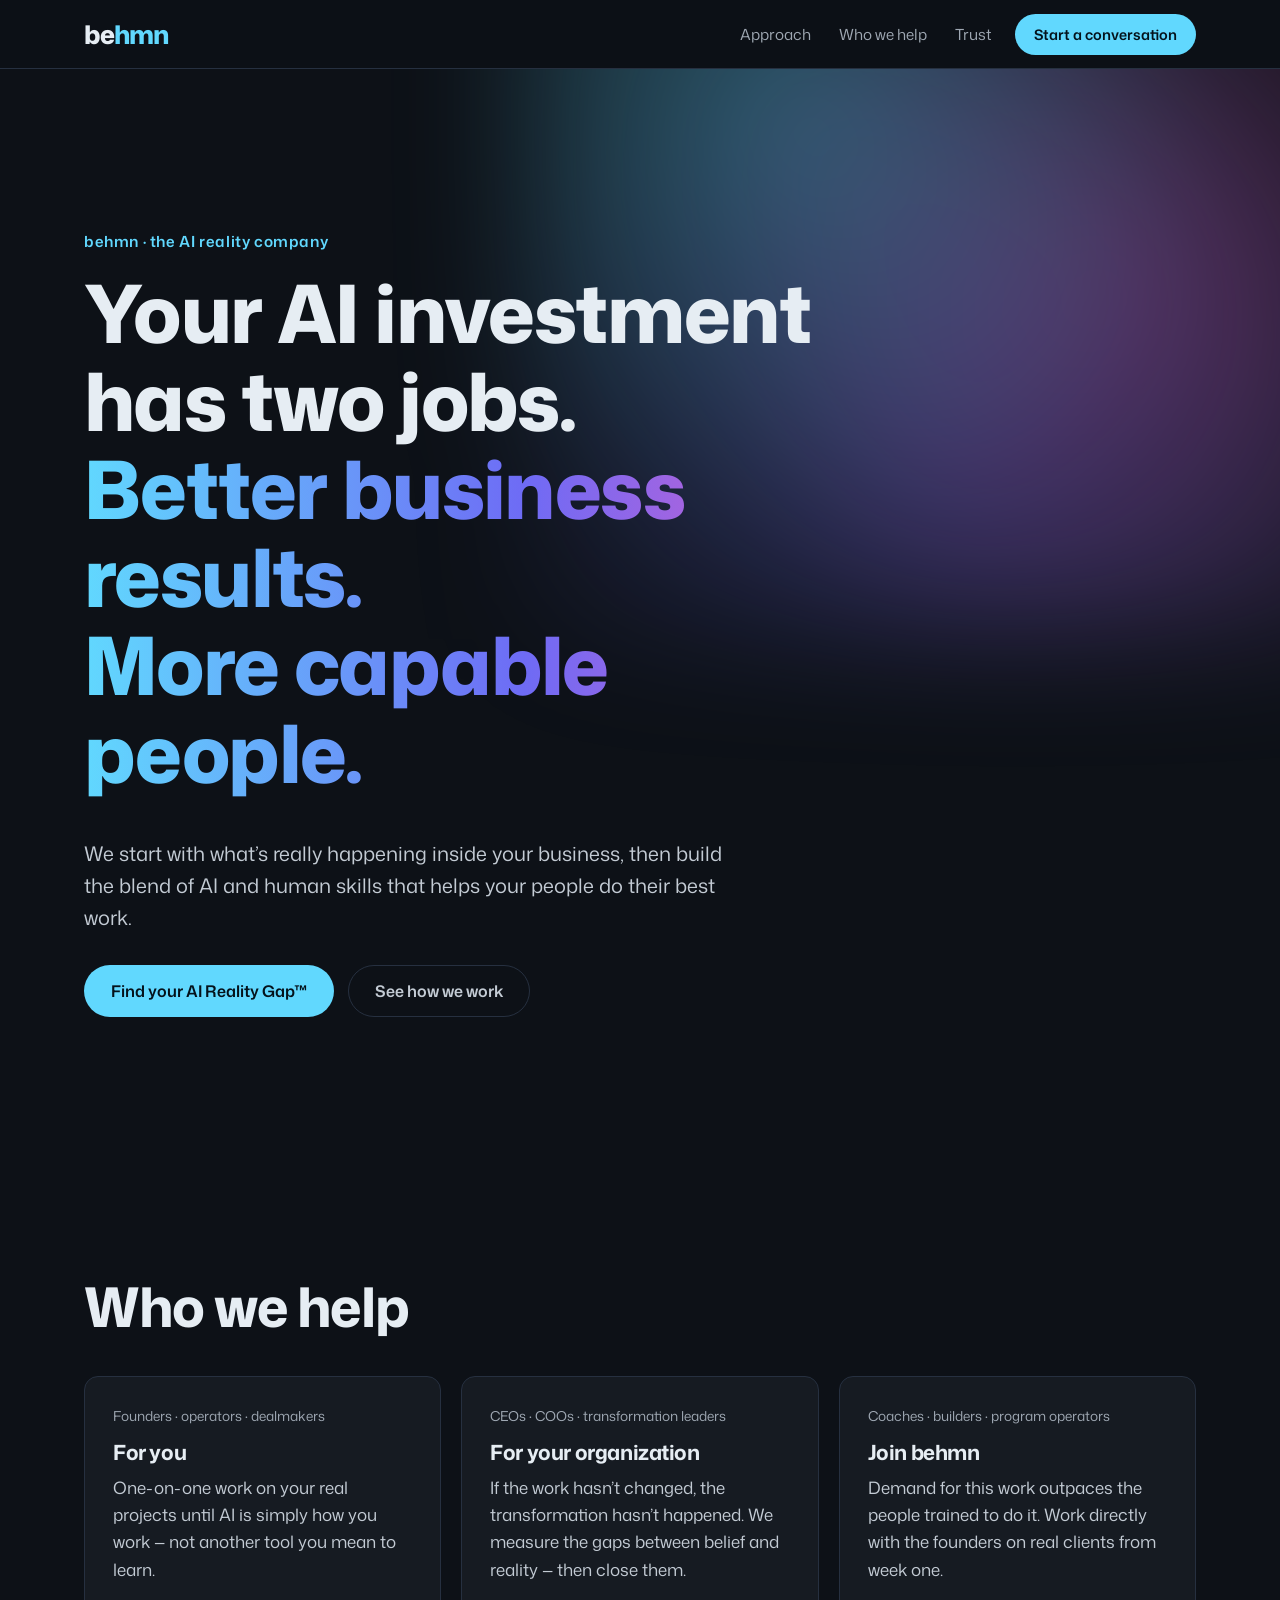
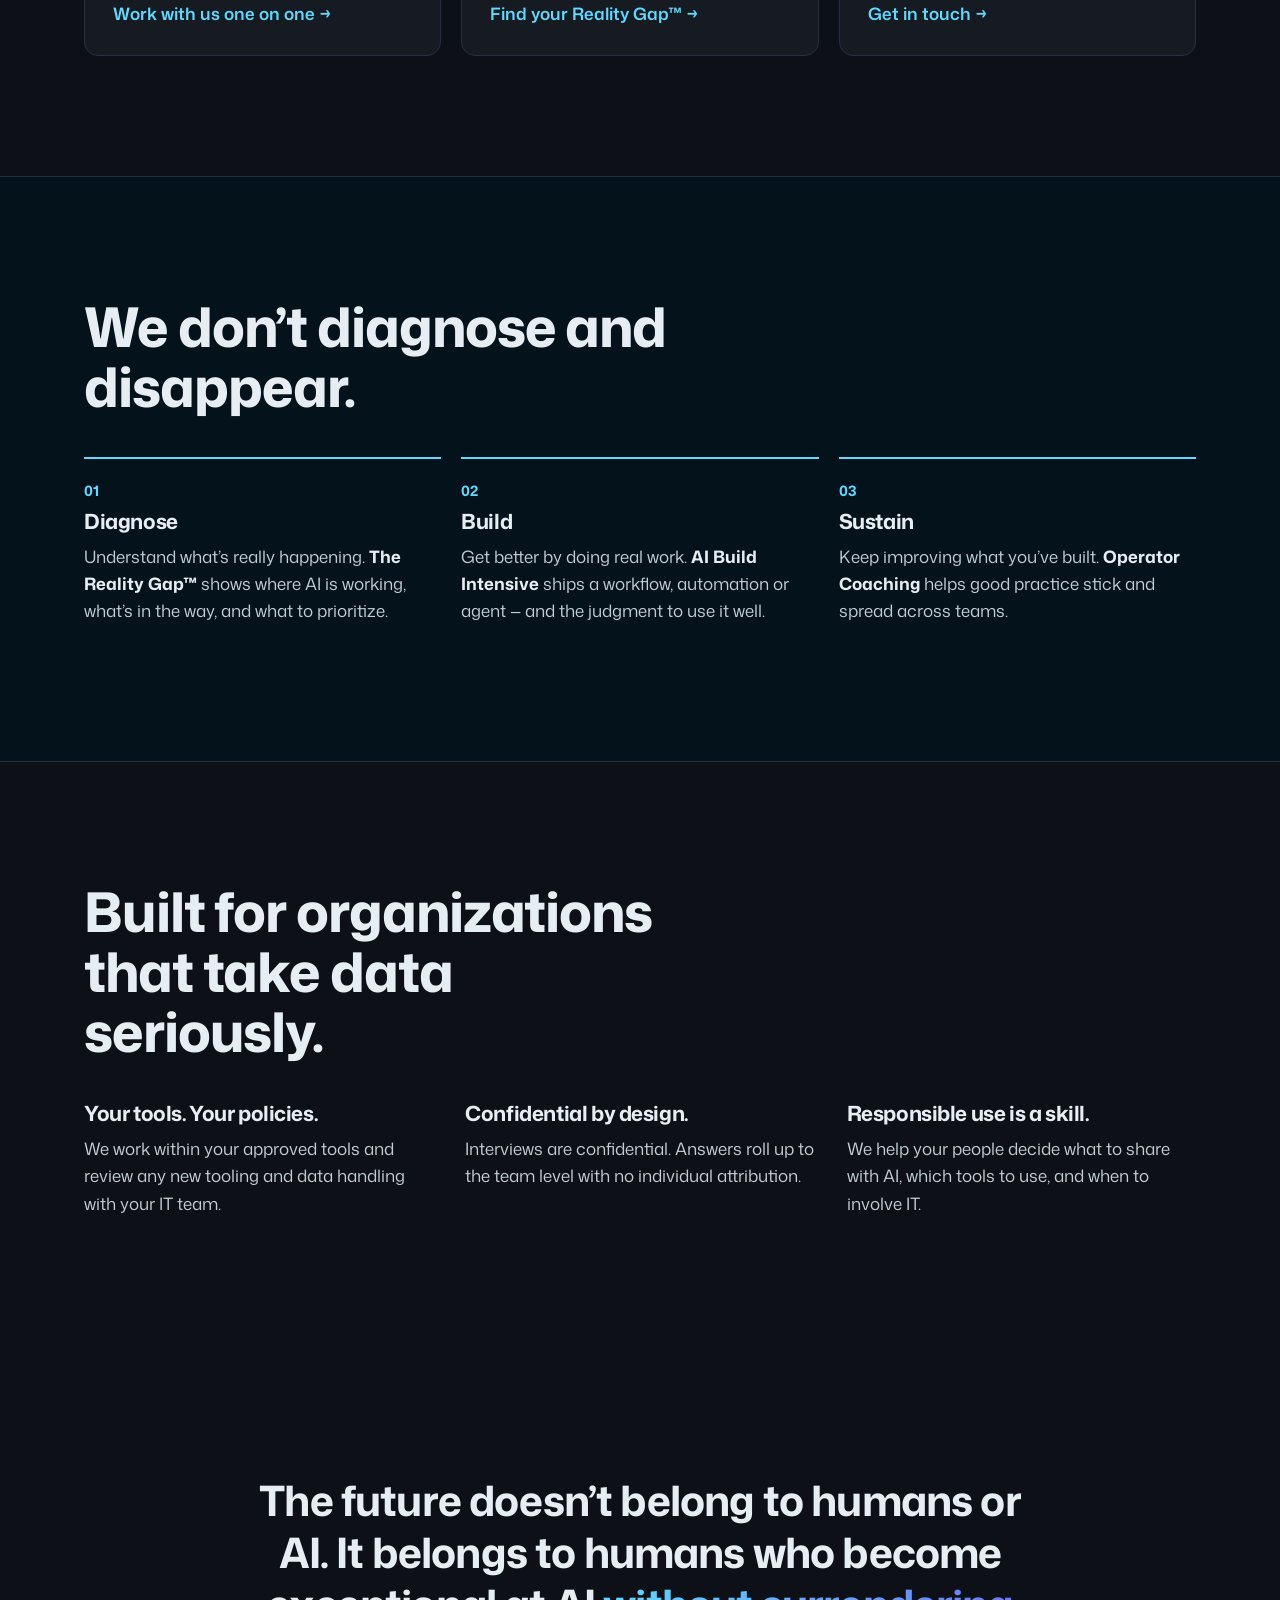
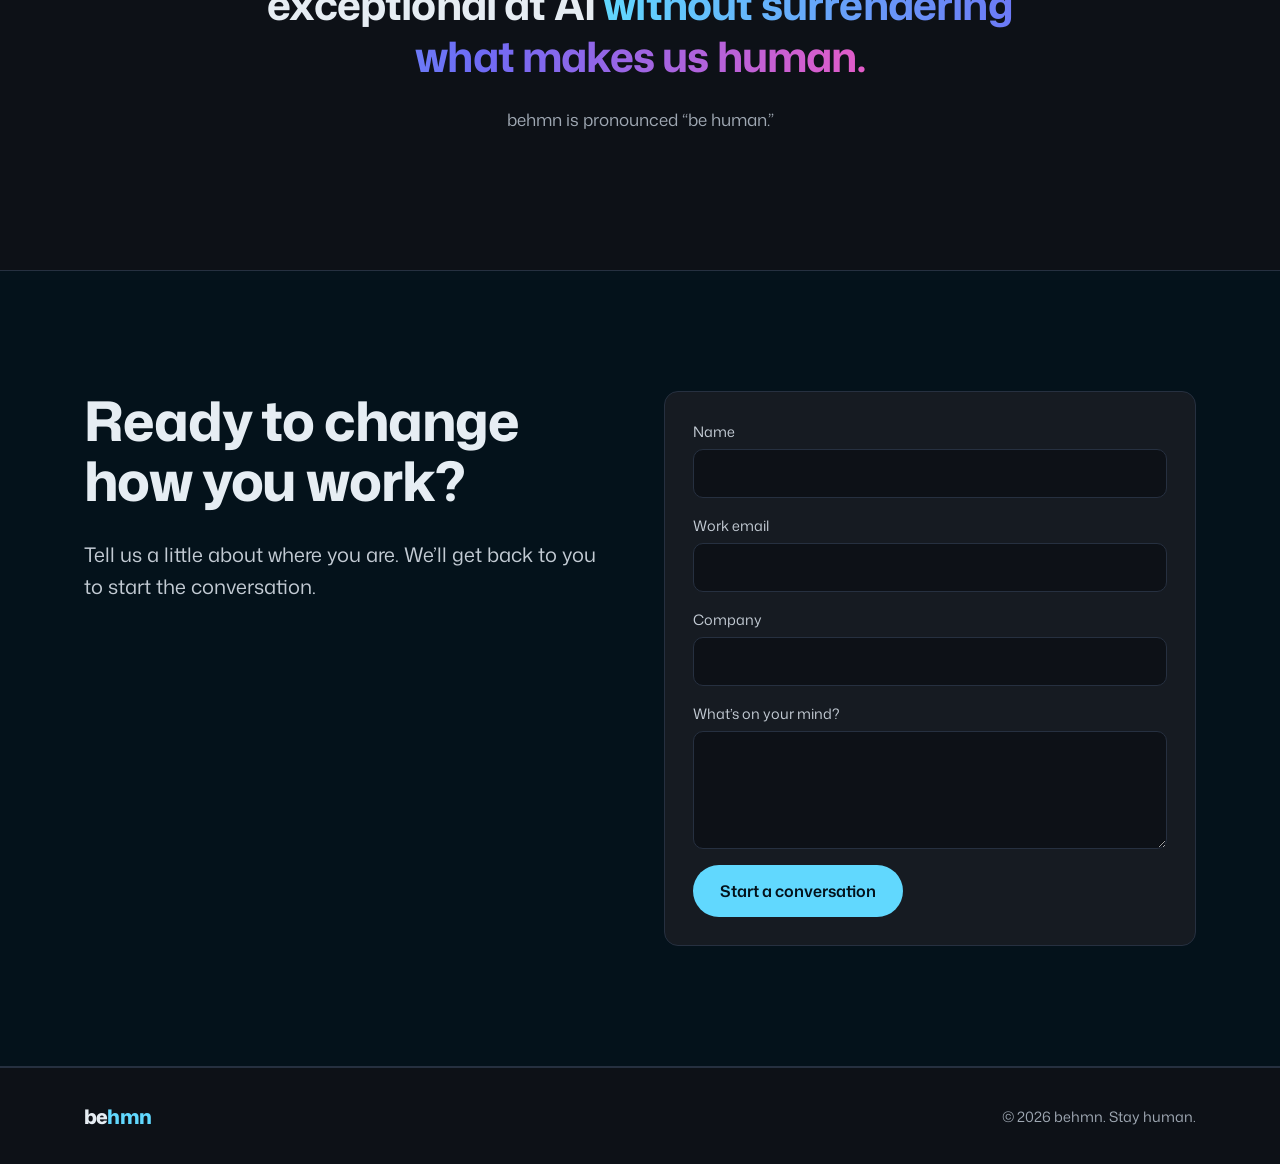
==== index.html @ 456a5f35 "Add behmn landing page for Netlify Static landing page styled after behmn.com (dark theme, cyan acce" ====
<!doctype html>
<html lang="en">
<head>
  <meta charset="utf-8">
  <meta name="viewport" content="width=device-width, initial-scale=1, viewport-fit=cover">
  <title>behmn · the AI reality company</title>
  <meta name="description" content="behmn (pronounced “be human”) helps leaders and teams turn AI investment into better business results and more capable people.">
  <meta name="theme-color" content="#0D1117">
  <link rel="icon" href="/favicon.svg" type="image/svg+xml">
  <link rel="preconnect" href="https://fonts.googleapis.com">
  <link rel="preconnect" href="https://fonts.gstatic.com" crossorigin>
  <link href="https://fonts.googleapis.com/css2?family=Mona+Sans:wght@400..800&display=swap" rel="stylesheet">
  <link rel="stylesheet" href="/styles.css">
</head>
<body>
  <a class="skip" href="#main">Skip to content</a>

  <header class="nav">
    <div class="container nav-inner">
      <a class="wordmark" href="/" aria-label="behmn home">be<span>hmn</span></a>
      <nav aria-label="Primary">
        <ul class="nav-links">
          <li><a href="#approach">Approach</a></li>
          <li><a href="#who">Who we help</a></li>
          <li><a href="#trust">Trust</a></li>
        </ul>
      </nav>
      <a class="btn btn-primary btn-sm" href="#contact">Start a conversation</a>
    </div>
  </header>

  <main id="main">
    <!-- Hero -->
    <section class="hero">
      <div class="glow" aria-hidden="true"></div>
      <div class="container hero-inner">
        <p class="eyebrow">behmn · the AI reality company</p>
        <h1>
          Your AI investment has two jobs.
          <span class="grad">Better business results.</span>
          <span class="grad">More capable people.</span>
        </h1>
        <p class="lede">
          We start with what’s really happening inside your business, then build the
          blend of AI and human skills that helps your people do their best work.
        </p>
        <div class="cta-row">
          <a class="btn btn-primary" href="#contact">Find your AI Reality Gap™</a>
          <a class="btn btn-ghost" href="#approach">See how we work</a>
        </div>
      </div>
    </section>

    <!-- Who we help -->
    <section id="who" class="section">
      <div class="container">
        <h2>Who we help</h2>
        <div class="cards">
          <article class="card">
            <p class="tag">Founders · operators · dealmakers</p>
            <h3>For you</h3>
            <p>One-on-one work on your real projects until AI is simply how you work — not another tool you mean to learn.</p>
            <a class="link" href="#contact">Work with us one on one →</a>
          </article>
          <article class="card">
            <p class="tag">CEOs · COOs · transformation leaders</p>
            <h3>For your organization</h3>
            <p>If the work hasn’t changed, the transformation hasn’t happened. We measure the gaps between belief and reality — then close them.</p>
            <a class="link" href="#contact">Find your Reality Gap™ →</a>
          </article>
          <article class="card">
            <p class="tag">Coaches · builders · program operators</p>
            <h3>Join behmn</h3>
            <p>Demand for this work outpaces the people trained to do it. Work directly with the founders on real clients from week one.</p>
            <a class="link" href="#contact">Get in touch →</a>
          </article>
        </div>
      </div>
    </section>

    <!-- Approach -->
    <section id="approach" class="section section-alt">
      <div class="container">
        <h2>We don’t diagnose and disappear.</h2>
        <ol class="steps">
          <li class="step">
            <span class="num">01</span>
            <h3>Diagnose</h3>
            <p>Understand what’s really happening. <strong>The Reality Gap™</strong> shows where AI is working, what’s in the way, and what to prioritize.</p>
          </li>
          <li class="step">
            <span class="num">02</span>
            <h3>Build</h3>
            <p>Get better by doing real work. <strong>AI Build Intensive</strong> ships a workflow, automation or agent — and the judgment to use it well.</p>
          </li>
          <li class="step">
            <span class="num">03</span>
            <h3>Sustain</h3>
            <p>Keep improving what you’ve built. <strong>Operator Coaching</strong> helps good practice stick and spread across teams.</p>
          </li>
        </ol>
      </div>
    </section>

    <!-- Trust -->
    <section id="trust" class="section">
      <div class="container">
        <h2>Built for organizations that take data seriously.</h2>
        <div class="trust">
          <div>
            <h3>Your tools. Your policies.</h3>
            <p>We work within your approved tools and review any new tooling and data handling with your IT team.</p>
          </div>
          <div>
            <h3>Confidential by design.</h3>
            <p>Interviews are confidential. Answers roll up to the team level with no individual attribution.</p>
          </div>
          <div>
            <h3>Responsible use is a skill.</h3>
            <p>We help your people decide what to share with AI, which tools to use, and when to involve IT.</p>
          </div>
        </div>
      </div>
    </section>

    <!-- Manifesto -->
    <section class="section manifesto">
      <div class="container">
        <p class="quote">
          The future doesn’t belong to humans or AI. It belongs to humans who become
          exceptional at AI <span class="grad">without surrendering what makes us human.</span>
        </p>
        <p class="muted">behmn is pronounced “be human.”</p>
      </div>
    </section>

    <!-- Contact -->
    <section id="contact" class="section section-alt">
      <div class="container contact">
        <div>
          <h2>Ready to change how you work?</h2>
          <p class="lede">Tell us a little about where you are. We’ll get back to you to start the conversation.</p>
        </div>
        <form class="form" name="contact" method="POST" data-netlify="true" netlify-honeypot="bot-field" action="/thanks.html">
          <input type="hidden" name="form-name" value="contact">
          <p class="hidden"><label>Don’t fill this out: <input name="bot-field"></label></p>
          <label>Name<input type="text" name="name" autocomplete="name" required></label>
          <label>Work email<input type="email" name="email" autocomplete="email" required></label>
          <label>Company<input type="text" name="company" autocomplete="organization"></label>
          <label>What’s on your mind?<textarea name="message" rows="4"></textarea></label>
          <button class="btn btn-primary" type="submit">Start a conversation</button>
        </form>
      </div>
    </section>
  </main>

  <footer class="footer">
    <div class="container footer-inner">
      <span class="wordmark small">be<span>hmn</span></span>
      <span class="muted">© <span id="year">2026</span> behmn. Stay human.</span>
    </div>
  </footer>

  <script>document.getElementById('year').textContent = new Date().getFullYear();</script>
</body>
</html>
---- styles.css ----
:root {
  --bg: #0D1117;
  --bg-alt: #04121B;
  --surface: #161B22;
  --border: #263040;
  --text: #E6EDF3;
  --muted: #9FA8B3;
  --soft: #C3CBD4;
  --cyan: #61D8FE;
  --magenta: #E25CC8;
  --indigo: #6E6BF5;
  --ink: #04121B;
  --radius: 14px;
  --font: "Mona Sans", ui-sans-serif, system-ui, -apple-system, "Segoe UI", sans-serif;
}

*, *::before, *::after { box-sizing: border-box; }
html { scroll-behavior: smooth; }
body {
  margin: 0;
  background: var(--bg);
  color: var(--text);
  font-family: var(--font);
  font-size: 17px;
  line-height: 1.6;
  -webkit-font-smoothing: antialiased;
}
a { color: inherit; }
h1, h2, h3 { line-height: 1.1; letter-spacing: -0.02em; margin: 0 0 0.5em; }
h2 { font-size: clamp(2rem, 4.5vw, 3.4rem); font-weight: 750; max-width: 18ch; }
h3 { font-size: 1.3rem; font-weight: 700; }
p { margin: 0 0 1em; }

.container { width: 100%; max-width: 1160px; margin: 0 auto; padding: 0 24px; }
.muted { color: var(--muted); }
.hidden { display: none; }

.skip { position: absolute; left: -9999px; }
.skip:focus { left: 16px; top: 16px; z-index: 100; background: var(--cyan); color: var(--ink); padding: 8px 14px; border-radius: 8px; }

.grad {
  background: linear-gradient(90deg, var(--cyan), var(--indigo) 55%, var(--magenta));
  -webkit-background-clip: text;
  background-clip: text;
  color: transparent;
}

/* Buttons */
.btn {
  display: inline-flex; align-items: center; justify-content: center;
  padding: 14px 26px; border-radius: 999px;
  font: 600 1rem var(--font); text-decoration: none;
  border: 1px solid transparent; cursor: pointer;
  transition: transform .15s ease, box-shadow .2s ease, background .2s ease;
}
.btn-primary { background: var(--cyan); color: var(--ink); }
.btn-primary:hover { transform: translateY(-1px); box-shadow: 0 0 0 6px rgba(97, 216, 254, .15); }
.btn-ghost { border-color: var(--border); color: var(--soft); }
.btn-ghost:hover { border-color: var(--cyan); color: var(--text); }
.btn-sm { padding: 9px 18px; font-size: .9rem; }

/* Nav */
.nav {
  position: sticky; top: 0; z-index: 50;
  background: rgba(13, 17, 23, .8);
  backdrop-filter: blur(12px);
  border-bottom: 1px solid var(--border);
}
.nav-inner { display: flex; align-items: center; gap: 24px; height: 68px; }
.nav nav { margin-left: auto; }
.nav-links { display: flex; gap: 28px; list-style: none; margin: 0; padding: 0; }
.nav-links a { color: var(--muted); text-decoration: none; font-size: .95rem; }
.nav-links a:hover { color: var(--text); }

.wordmark { font-size: 1.6rem; font-weight: 800; letter-spacing: -0.04em; text-decoration: none; color: var(--text); }
.wordmark span { color: var(--cyan); }
.wordmark.small { font-size: 1.25rem; }

/* Hero */
.hero { position: relative; overflow: hidden; padding: clamp(80px, 14vw, 160px) 0 clamp(80px, 12vw, 140px); }
.glow {
  position: absolute; inset: -30% -10% auto auto; width: 70vw; height: 70vw; max-width: 900px; max-height: 900px;
  background:
    radial-gradient(circle at 30% 40%, rgba(97, 216, 254, .35), transparent 55%),
    radial-gradient(circle at 70% 60%, rgba(226, 92, 200, .28), transparent 55%),
    radial-gradient(circle at 50% 80%, rgba(110, 107, 245, .3), transparent 60%);
  filter: blur(60px);
  animation: drift 18s ease-in-out infinite alternate;
  pointer-events: none;
}
@keyframes drift { to { transform: translate(-8%, 6%) scale(1.08); } }
@media (prefers-reduced-motion: reduce) { .glow { animation: none; } html { scroll-behavior: auto; } }
.hero-inner { position: relative; }
.eyebrow { color: var(--cyan); font-weight: 600; letter-spacing: .04em; font-size: .95rem; }
.hero h1 { font-size: clamp(2.4rem, 6.5vw, 5rem); font-weight: 800; max-width: 16ch; }
.hero h1 .grad { display: block; }
.lede { color: var(--soft); font-size: clamp(1.05rem, 1.6vw, 1.25rem); max-width: 56ch; }
.cta-row { display: flex; flex-wrap: wrap; gap: 14px; margin-top: 32px; }

/* Sections */
.section { padding: clamp(72px, 10vw, 120px) 0; }
.section-alt { background: var(--bg-alt); border-top: 1px solid var(--border); border-bottom: 1px solid var(--border); }

.cards { display: grid; grid-template-columns: repeat(auto-fit, minmax(280px, 1fr)); gap: 20px; margin-top: 40px; }
.card {
  background: var(--surface); border: 1px solid var(--border); border-radius: var(--radius);
  padding: 28px; display: flex; flex-direction: column;
  transition: border-color .2s ease, transform .2s ease;
}
.card:hover { border-color: rgba(97, 216, 254, .5); transform: translateY(-2px); }
.card p { color: var(--soft); }
.card .tag { color: var(--muted); font-size: .85rem; }
.card .link { margin-top: auto; color: var(--cyan); text-decoration: none; font-weight: 600; }

.steps { list-style: none; padding: 0; margin: 40px 0 0; display: grid; grid-template-columns: repeat(auto-fit, minmax(260px, 1fr)); gap: 20px; }
.step { border-top: 2px solid var(--cyan); padding-top: 20px; }
.step p { color: var(--soft); }
.step strong { color: var(--text); }
.num { display: block; font-size: .9rem; font-weight: 700; color: var(--cyan); margin-bottom: 8px; }

.trust { display: grid; grid-template-columns: repeat(auto-fit, minmax(260px, 1fr)); gap: 32px; margin-top: 40px; }
.trust p { color: var(--soft); }

.manifesto { text-align: center; }
.quote { font-size: clamp(1.6rem, 3.6vw, 2.6rem); font-weight: 700; line-height: 1.25; letter-spacing: -0.02em; max-width: 30ch; margin: 0 auto 24px; }

/* Contact */
.contact { display: grid; grid-template-columns: 1fr 1fr; gap: 48px; align-items: start; }
.form { display: grid; gap: 16px; background: var(--surface); border: 1px solid var(--border); border-radius: var(--radius); padding: 28px; }
.form label { display: grid; gap: 6px; font-size: .9rem; color: var(--soft); }
.form input, .form textarea {
  font: inherit; color: var(--text); background: var(--bg);
  border: 1px solid var(--border); border-radius: 10px; padding: 12px 14px;
}
.form input:focus, .form textarea:focus { outline: none; border-color: var(--cyan); box-shadow: 0 0 0 3px rgba(97, 216, 254, .2); }
.form .btn { justify-self: start; }

/* Footer */
.footer { padding: 32px 0; border-top: 1px solid var(--border); }
.footer-inner { display: flex; justify-content: space-between; align-items: center; gap: 16px; flex-wrap: wrap; font-size: .9rem; }

/* Responsive */
@media (max-width: 820px) {
  .nav-links { display: none; }
  .contact { grid-template-columns: 1fr; }
}
@media (max-width: 480px) {
  .container { padding: 0 16px; }
  .nav .btn-sm { padding: 8px 14px; font-size: .85rem; }
}
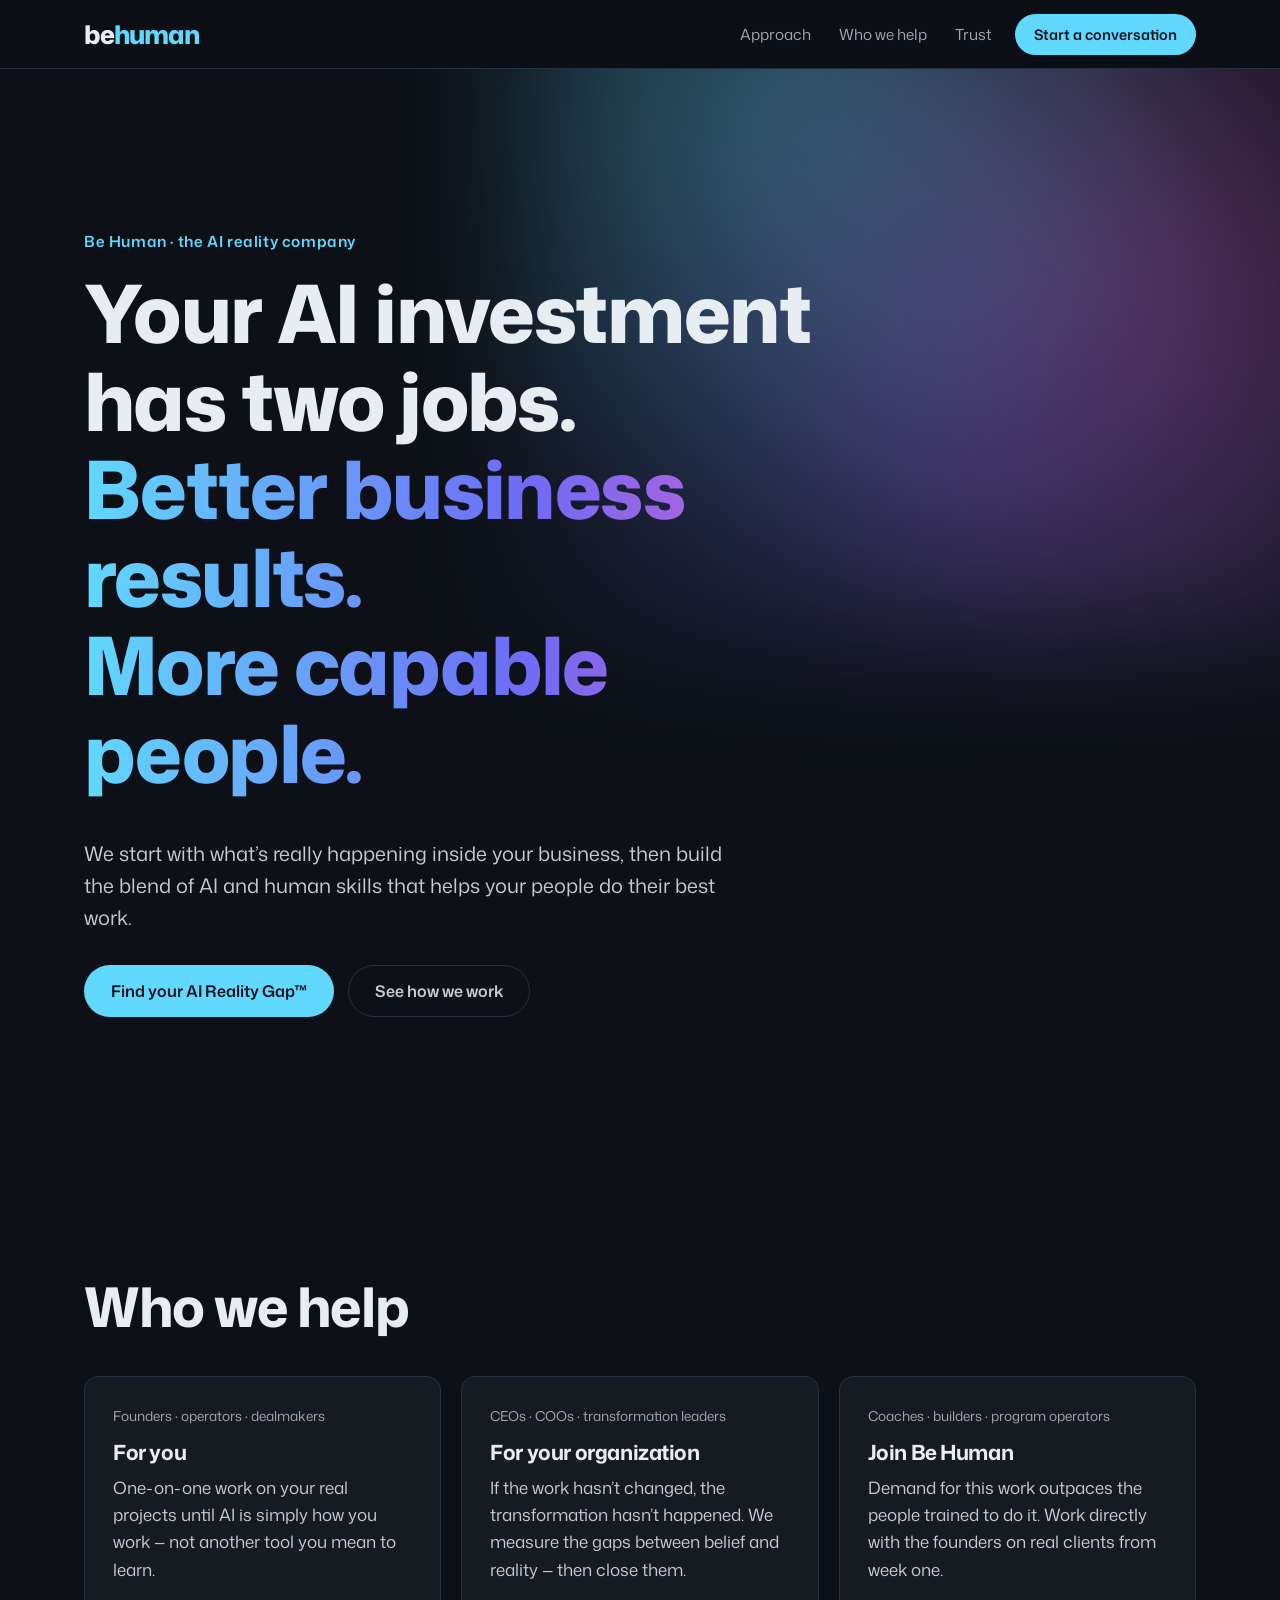
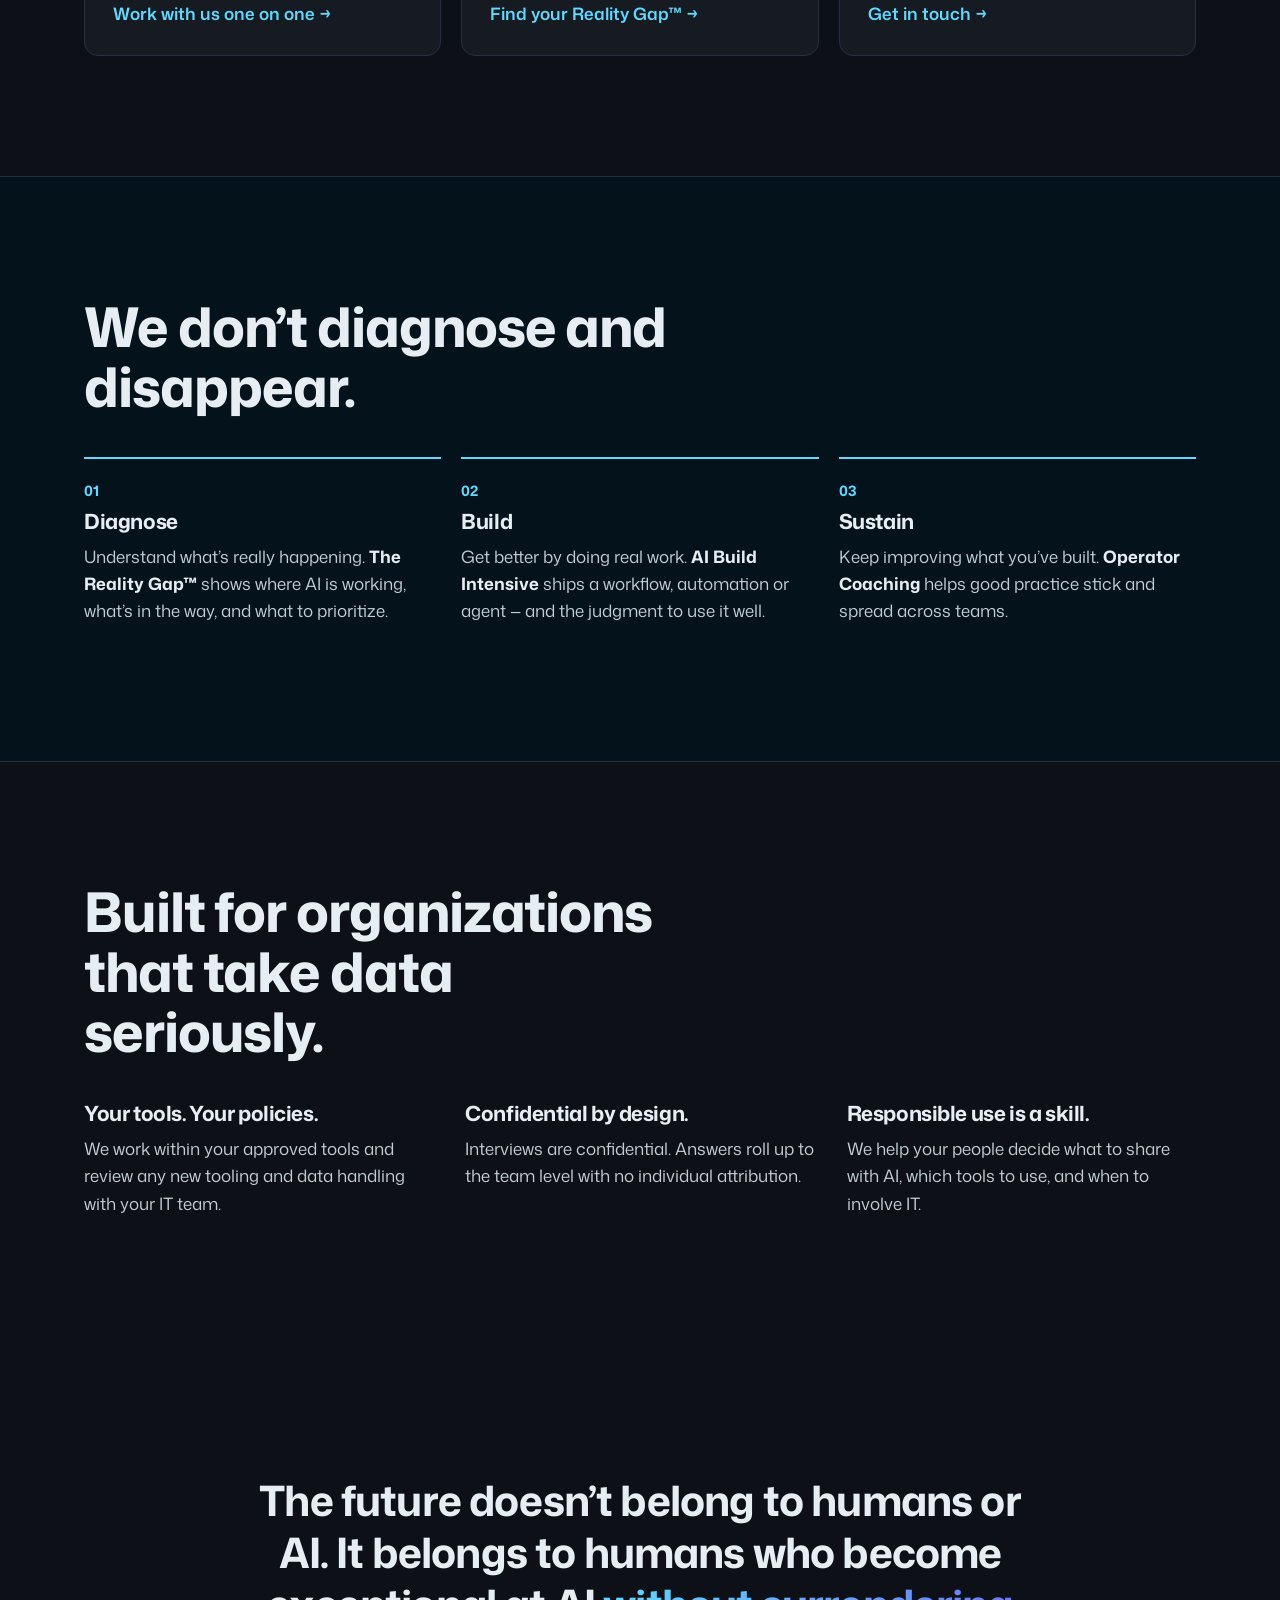
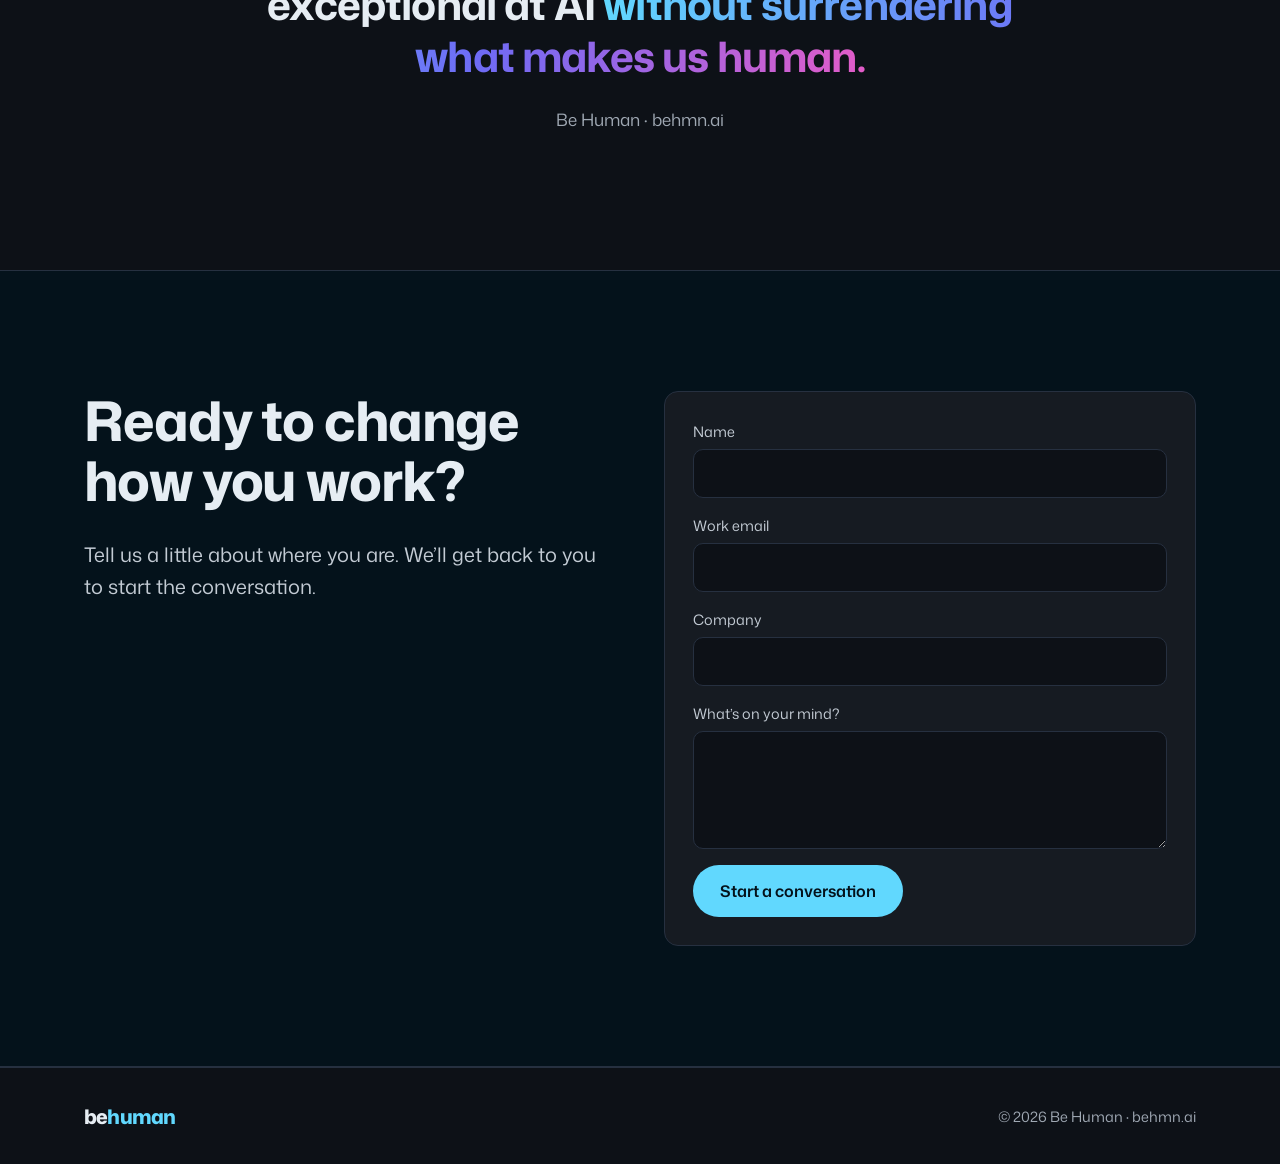
==== commit b2112afb: "Rebrand landing page to Be Human (behmn.ai) Co-Authored-By: Claude Opus 5.5 <noreply@anthropic.com> " ====
--- a/index.html
+++ b/index.html
@@ -3,8 +3,8 @@
 <head>
   <meta charset="utf-8">
   <meta name="viewport" content="width=device-width, initial-scale=1, viewport-fit=cover">
-  <title>behmn · the AI reality company</title>
-  <meta name="description" content="behmn (pronounced “be human”) helps leaders and teams turn AI investment into better business results and more capable people.">
+  <title>Be Human · the AI reality company</title>
+  <meta name="description" content="Be Human (behmn.ai) helps leaders and teams turn AI investment into better business results and more capable people.">
   <meta name="theme-color" content="#0D1117">
   <link rel="icon" href="/favicon.svg" type="image/svg+xml">
   <link rel="preconnect" href="https://fonts.googleapis.com">
@@ -17,7 +17,7 @@
 
   <header class="nav">
     <div class="container nav-inner">
-      <a class="wordmark" href="/" aria-label="behmn home">be<span>hmn</span></a>
+      <a class="wordmark" href="/" aria-label="Be Human home">be<span>human</span></a>
       <nav aria-label="Primary">
         <ul class="nav-links">
           <li><a href="#approach">Approach</a></li>
@@ -34,7 +34,7 @@
     <section class="hero">
       <div class="glow" aria-hidden="true"></div>
       <div class="container hero-inner">
-        <p class="eyebrow">behmn · the AI reality company</p>
+        <p class="eyebrow">Be Human · the AI reality company</p>
         <h1>
           Your AI investment has two jobs.
           <span class="grad">Better business results.</span>
@@ -70,7 +70,7 @@
           </article>
           <article class="card">
             <p class="tag">Coaches · builders · program operators</p>
-            <h3>Join behmn</h3>
+            <h3>Join Be Human</h3>
             <p>Demand for this work outpaces the people trained to do it. Work directly with the founders on real clients from week one.</p>
             <a class="link" href="#contact">Get in touch →</a>
           </article>
@@ -130,7 +130,7 @@
           The future doesn’t belong to humans or AI. It belongs to humans who become
           exceptional at AI <span class="grad">without surrendering what makes us human.</span>
         </p>
-        <p class="muted">behmn is pronounced “be human.”</p>
+        <p class="muted">Be Human · behmn.ai</p>
       </div>
     </section>
 
@@ -156,8 +156,8 @@
 
   <footer class="footer">
     <div class="container footer-inner">
-      <span class="wordmark small">be<span>hmn</span></span>
-      <span class="muted">© <span id="year">2026</span> behmn. Stay human.</span>
+      <span class="wordmark small">be<span>human</span></span>
+      <span class="muted">© <span id="year">2026</span> Be Human · behmn.ai</span>
     </div>
   </footer>
 
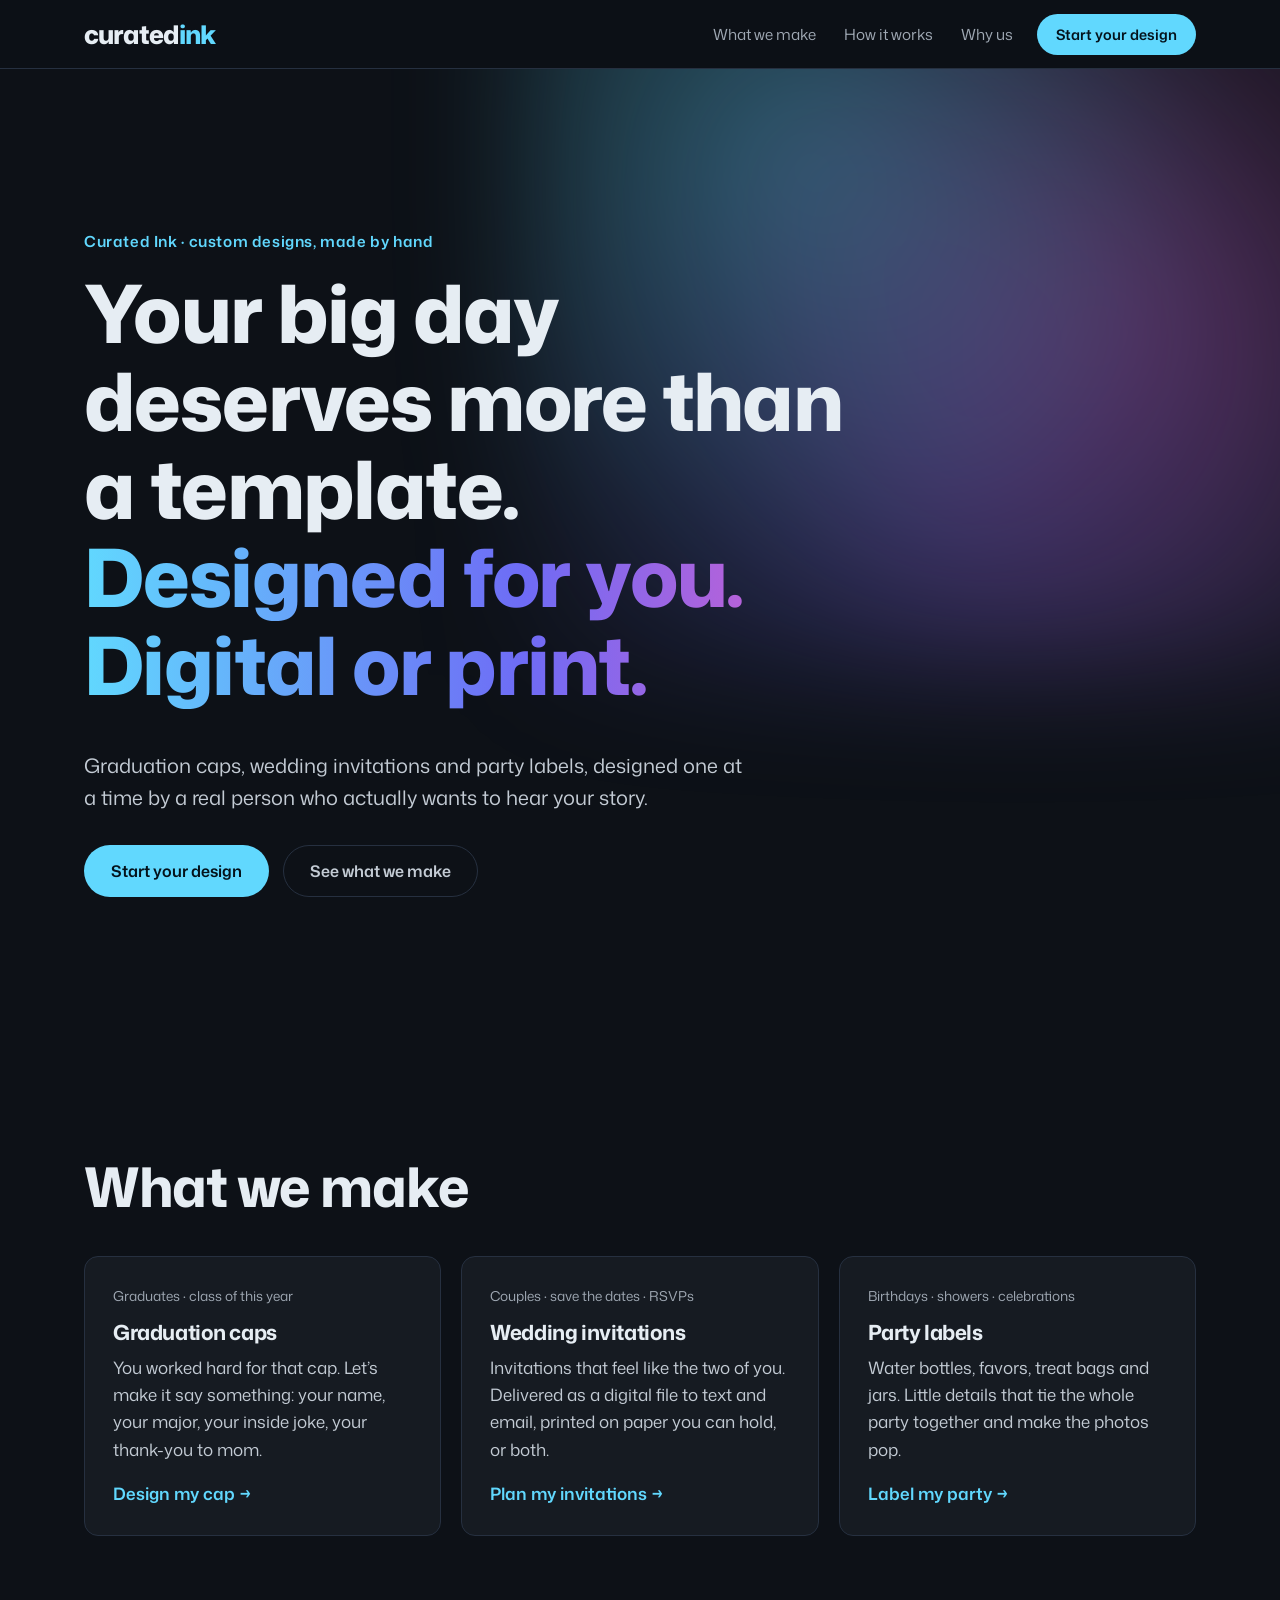
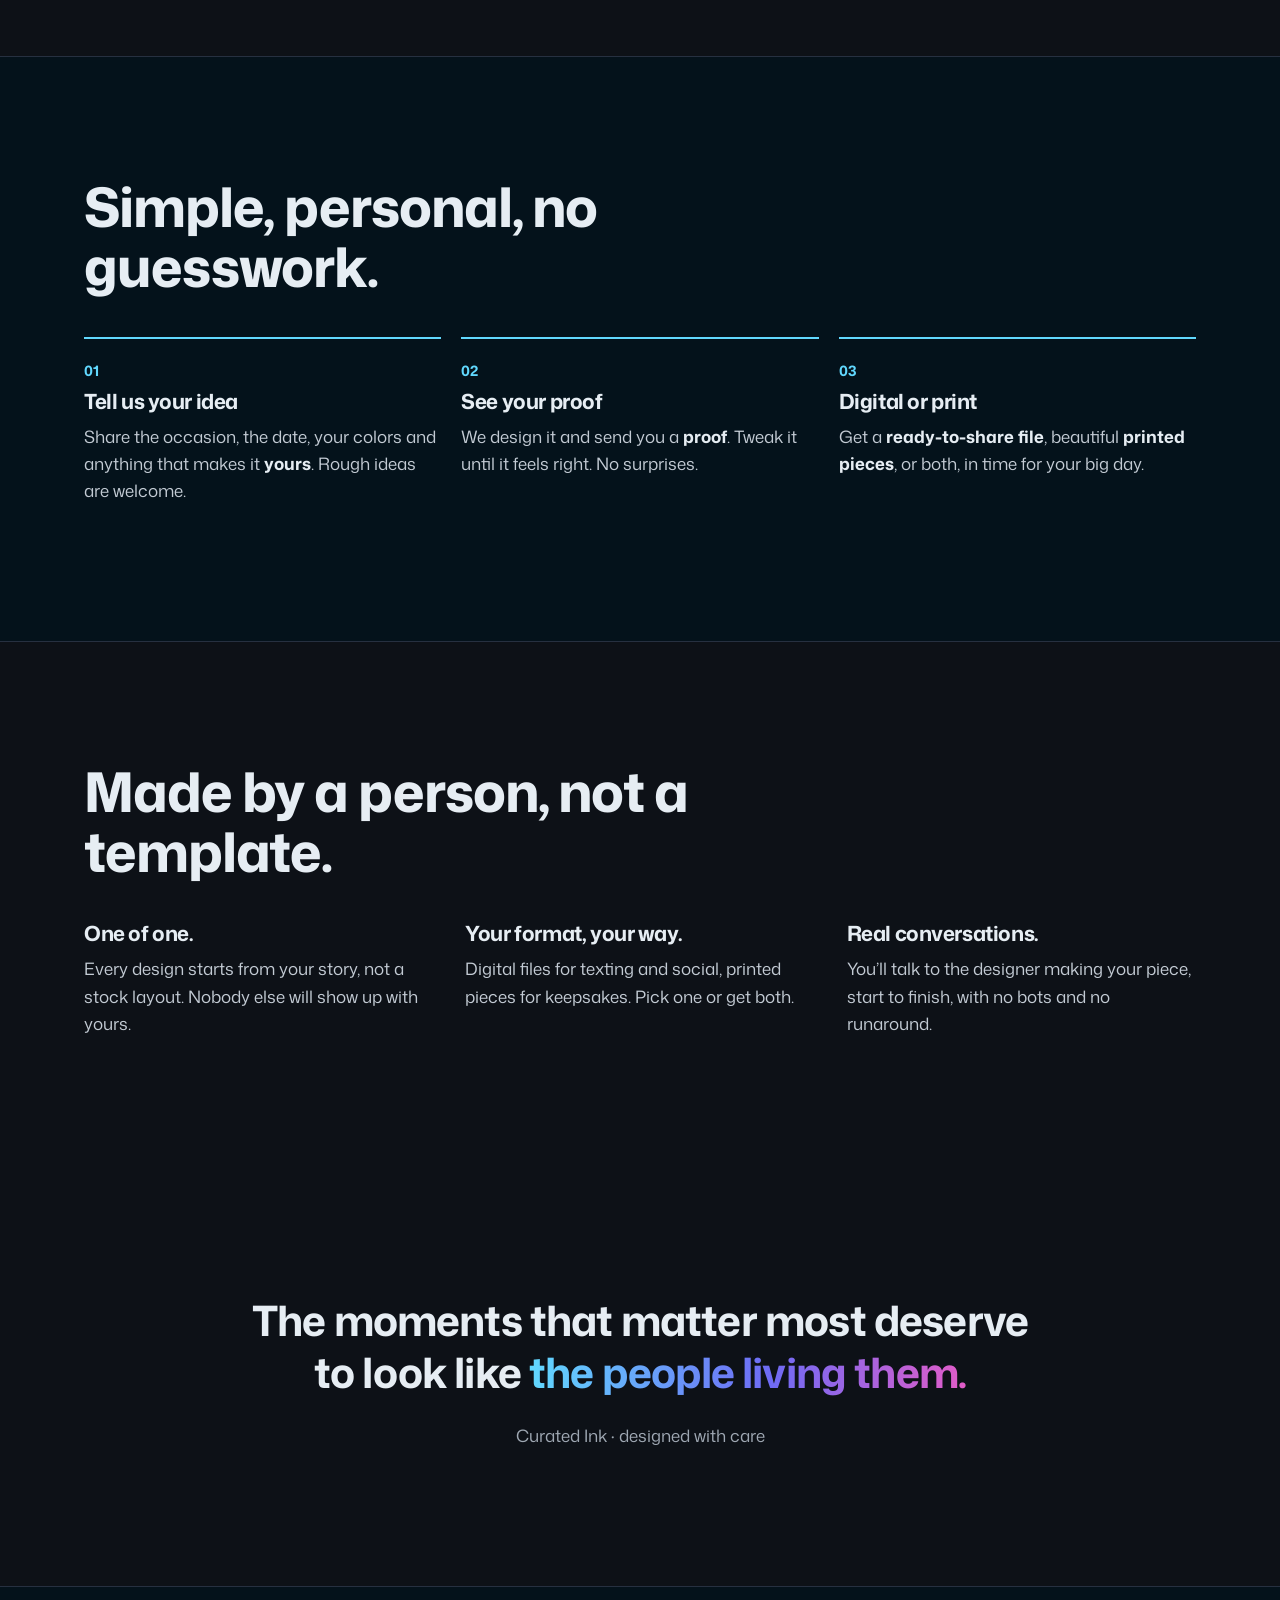
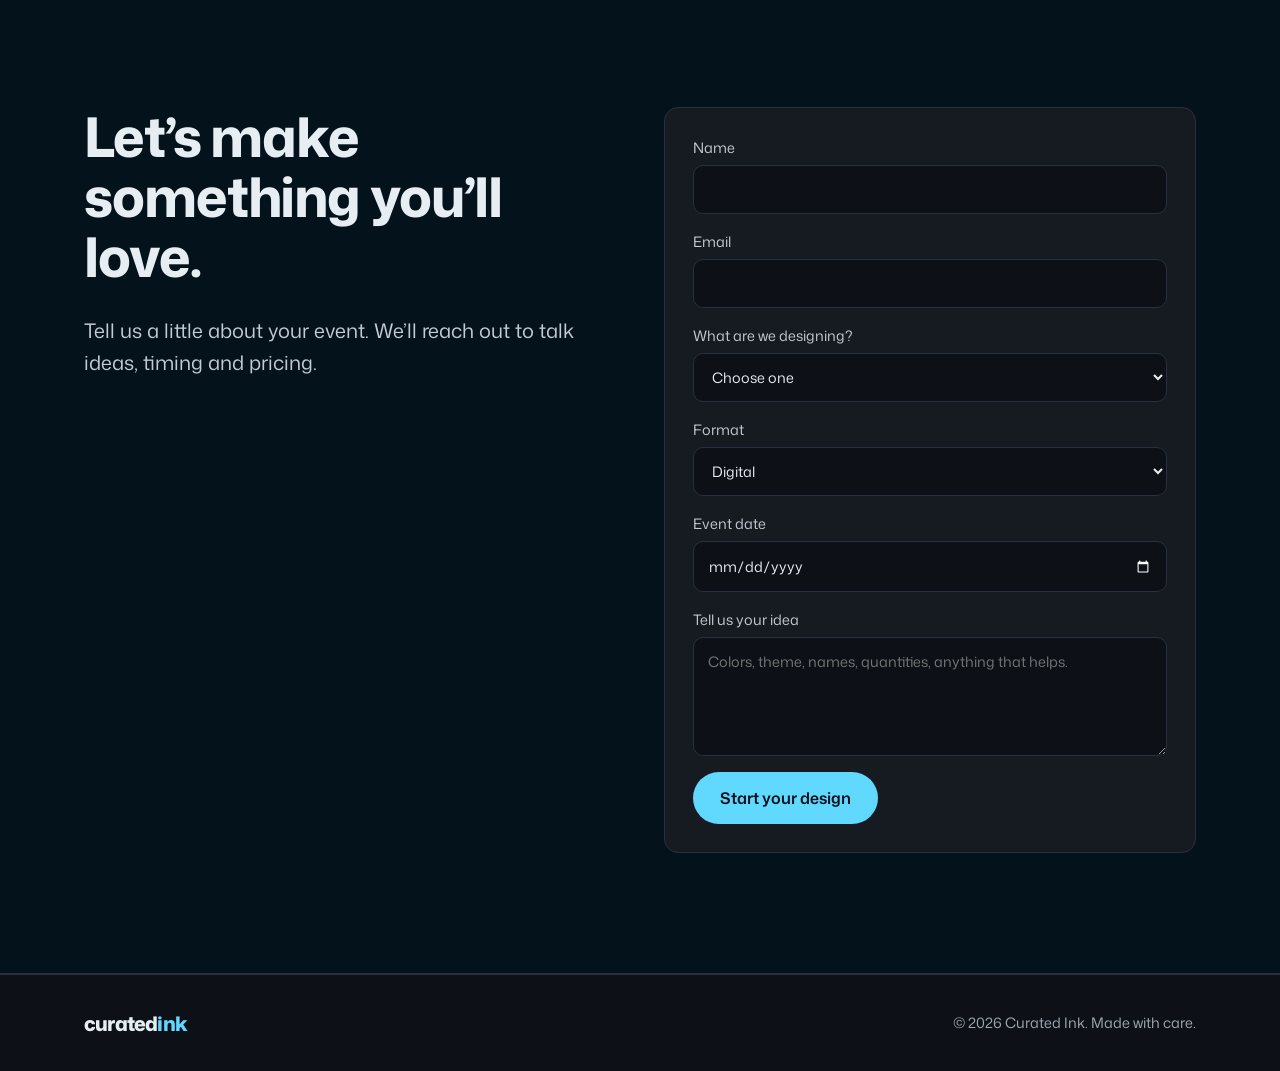
==== commit daf0249d: "Rebuild landing page for Curated Ink Custom graduation caps, wedding invitations (digital or print) " ====
--- a/index.html
+++ b/index.html
@@ -3,8 +3,8 @@
 <head>
   <meta charset="utf-8">
   <meta name="viewport" content="width=device-width, initial-scale=1, viewport-fit=cover">
-  <title>Be Human · the AI reality company</title>
-  <meta name="description" content="Be Human (behmn.ai) helps leaders and teams turn AI investment into better business results and more capable people.">
+  <title>Curated Ink · custom designs for life’s big days</title>
+  <meta name="description" content="Curated Ink designs custom graduation caps, wedding invitations (digital or print) and party labels — made by a real person, just for you.">
   <meta name="theme-color" content="#0D1117">
   <link rel="icon" href="/favicon.svg" type="image/svg+xml">
   <link rel="preconnect" href="https://fonts.googleapis.com">
@@ -17,15 +17,15 @@
 
   <header class="nav">
     <div class="container nav-inner">
-      <a class="wordmark" href="/" aria-label="Be Human home">be<span>human</span></a>
+      <a class="wordmark" href="/" aria-label="Curated Ink home">curated<span>ink</span></a>
       <nav aria-label="Primary">
         <ul class="nav-links">
-          <li><a href="#approach">Approach</a></li>
-          <li><a href="#who">Who we help</a></li>
-          <li><a href="#trust">Trust</a></li>
+          <li><a href="#designs">What we make</a></li>
+          <li><a href="#process">How it works</a></li>
+          <li><a href="#promise">Why us</a></li>
         </ul>
       </nav>
-      <a class="btn btn-primary btn-sm" href="#contact">Start a conversation</a>
+      <a class="btn btn-primary btn-sm" href="#contact">Start your design</a>
     </div>
   </header>
 
@@ -34,90 +34,90 @@
     <section class="hero">
       <div class="glow" aria-hidden="true"></div>
       <div class="container hero-inner">
-        <p class="eyebrow">Be Human · the AI reality company</p>
+        <p class="eyebrow">Curated Ink · custom designs, made by hand</p>
         <h1>
-          Your AI investment has two jobs.
-          <span class="grad">Better business results.</span>
-          <span class="grad">More capable people.</span>
+          Your big day deserves more than a template.
+          <span class="grad">Designed for you.</span>
+          <span class="grad">Digital or print.</span>
         </h1>
         <p class="lede">
-          We start with what’s really happening inside your business, then build the
-          blend of AI and human skills that helps your people do their best work.
+          Graduation caps, wedding invitations and party labels, designed one at a time
+          by a real person who actually wants to hear your story.
         </p>
         <div class="cta-row">
-          <a class="btn btn-primary" href="#contact">Find your AI Reality Gap™</a>
-          <a class="btn btn-ghost" href="#approach">See how we work</a>
+          <a class="btn btn-primary" href="#contact">Start your design</a>
+          <a class="btn btn-ghost" href="#designs">See what we make</a>
         </div>
       </div>
     </section>
 
-    <!-- Who we help -->
-    <section id="who" class="section">
+    <!-- What we make -->
+    <section id="designs" class="section">
       <div class="container">
-        <h2>Who we help</h2>
+        <h2>What we make</h2>
         <div class="cards">
           <article class="card">
-            <p class="tag">Founders · operators · dealmakers</p>
-            <h3>For you</h3>
-            <p>One-on-one work on your real projects until AI is simply how you work — not another tool you mean to learn.</p>
-            <a class="link" href="#contact">Work with us one on one →</a>
+            <p class="tag">Graduates · class of this year</p>
+            <h3>Graduation caps</h3>
+            <p>You worked hard for that cap. Let’s make it say something: your name, your major, your inside joke, your thank-you to mom.</p>
+            <a class="link" href="#contact">Design my cap →</a>
           </article>
           <article class="card">
-            <p class="tag">CEOs · COOs · transformation leaders</p>
-            <h3>For your organization</h3>
-            <p>If the work hasn’t changed, the transformation hasn’t happened. We measure the gaps between belief and reality — then close them.</p>
-            <a class="link" href="#contact">Find your Reality Gap™ →</a>
+            <p class="tag">Couples · save the dates · RSVPs</p>
+            <h3>Wedding invitations</h3>
+            <p>Invitations that feel like the two of you. Delivered as a digital file to text and email, printed on paper you can hold, or both.</p>
+            <a class="link" href="#contact">Plan my invitations →</a>
           </article>
           <article class="card">
-            <p class="tag">Coaches · builders · program operators</p>
-            <h3>Join Be Human</h3>
-            <p>Demand for this work outpaces the people trained to do it. Work directly with the founders on real clients from week one.</p>
-            <a class="link" href="#contact">Get in touch →</a>
+            <p class="tag">Birthdays · showers · celebrations</p>
+            <h3>Party labels</h3>
+            <p>Water bottles, favors, treat bags and jars. Little details that tie the whole party together and make the photos pop.</p>
+            <a class="link" href="#contact">Label my party →</a>
           </article>
         </div>
       </div>
     </section>
 
-    <!-- Approach -->
-    <section id="approach" class="section section-alt">
+    <!-- Process -->
+    <section id="process" class="section section-alt">
       <div class="container">
-        <h2>We don’t diagnose and disappear.</h2>
+        <h2>Simple, personal, no guesswork.</h2>
         <ol class="steps">
           <li class="step">
             <span class="num">01</span>
-            <h3>Diagnose</h3>
-            <p>Understand what’s really happening. <strong>The Reality Gap™</strong> shows where AI is working, what’s in the way, and what to prioritize.</p>
+            <h3>Tell us your idea</h3>
+            <p>Share the occasion, the date, your colors and anything that makes it <strong>yours</strong>. Rough ideas are welcome.</p>
           </li>
           <li class="step">
             <span class="num">02</span>
-            <h3>Build</h3>
-            <p>Get better by doing real work. <strong>AI Build Intensive</strong> ships a workflow, automation or agent — and the judgment to use it well.</p>
+            <h3>See your proof</h3>
+            <p>We design it and send you a <strong>proof</strong>. Tweak it until it feels right. No surprises.</p>
           </li>
           <li class="step">
             <span class="num">03</span>
-            <h3>Sustain</h3>
-            <p>Keep improving what you’ve built. <strong>Operator Coaching</strong> helps good practice stick and spread across teams.</p>
+            <h3>Digital or print</h3>
+            <p>Get a <strong>ready-to-share file</strong>, beautiful <strong>printed pieces</strong>, or both, in time for your big day.</p>
           </li>
         </ol>
       </div>
     </section>
 
-    <!-- Trust -->
-    <section id="trust" class="section">
+    <!-- Promise -->
+    <section id="promise" class="section">
       <div class="container">
-        <h2>Built for organizations that take data seriously.</h2>
+        <h2>Made by a person, not a template.</h2>
         <div class="trust">
           <div>
-            <h3>Your tools. Your policies.</h3>
-            <p>We work within your approved tools and review any new tooling and data handling with your IT team.</p>
+            <h3>One of one.</h3>
+            <p>Every design starts from your story, not a stock layout. Nobody else will show up with yours.</p>
           </div>
           <div>
-            <h3>Confidential by design.</h3>
-            <p>Interviews are confidential. Answers roll up to the team level with no individual attribution.</p>
+            <h3>Your format, your way.</h3>
+            <p>Digital files for texting and social, printed pieces for keepsakes. Pick one or get both.</p>
           </div>
           <div>
-            <h3>Responsible use is a skill.</h3>
-            <p>We help your people decide what to share with AI, which tools to use, and when to involve IT.</p>
+            <h3>Real conversations.</h3>
+            <p>You’ll talk to the designer making your piece, start to finish, with no bots and no runaround.</p>
           </div>
         </div>
       </div>
@@ -127,10 +127,10 @@
     <section class="section manifesto">
       <div class="container">
         <p class="quote">
-          The future doesn’t belong to humans or AI. It belongs to humans who become
-          exceptional at AI <span class="grad">without surrendering what makes us human.</span>
+          The moments that matter most deserve to look like
+          <span class="grad">the people living them.</span>
         </p>
-        <p class="muted">Be Human · behmn.ai</p>
+        <p class="muted">Curated Ink · designed with care</p>
       </div>
     </section>
 
@@ -138,17 +138,34 @@
     <section id="contact" class="section section-alt">
       <div class="container contact">
         <div>
-          <h2>Ready to change how you work?</h2>
-          <p class="lede">Tell us a little about where you are. We’ll get back to you to start the conversation.</p>
+          <h2>Let’s make something you’ll love.</h2>
+          <p class="lede">Tell us a little about your event. We’ll reach out to talk ideas, timing and pricing.</p>
         </div>
         <form class="form" name="contact" method="POST" data-netlify="true" netlify-honeypot="bot-field" action="/thanks.html">
           <input type="hidden" name="form-name" value="contact">
           <p class="hidden"><label>Don’t fill this out: <input name="bot-field"></label></p>
           <label>Name<input type="text" name="name" autocomplete="name" required></label>
-          <label>Work email<input type="email" name="email" autocomplete="email" required></label>
-          <label>Company<input type="text" name="company" autocomplete="organization"></label>
-          <label>What’s on your mind?<textarea name="message" rows="4"></textarea></label>
-          <button class="btn btn-primary" type="submit">Start a conversation</button>
+          <label>Email<input type="email" name="email" autocomplete="email" required></label>
+          <label>What are we designing?
+            <select name="design" required>
+              <option value="">Choose one</option>
+              <option>Graduation cap</option>
+              <option>Wedding invitations</option>
+              <option>Party labels</option>
+              <option>Something else</option>
+            </select>
+          </label>
+          <label>Format
+            <select name="format">
+              <option>Digital</option>
+              <option>Print</option>
+              <option>Both</option>
+              <option>Not sure yet</option>
+            </select>
+          </label>
+          <label>Event date<input type="date" name="event-date"></label>
+          <label>Tell us your idea<textarea name="message" rows="4" placeholder="Colors, theme, names, quantities, anything that helps."></textarea></label>
+          <button class="btn btn-primary" type="submit">Start your design</button>
         </form>
       </div>
     </section>
@@ -156,8 +173,8 @@
 
   <footer class="footer">
     <div class="container footer-inner">
-      <span class="wordmark small">be<span>human</span></span>
-      <span class="muted">© <span id="year">2026</span> Be Human · behmn.ai</span>
+      <span class="wordmark small">curated<span>ink</span></span>
+      <span class="muted">© <span id="year">2026</span> Curated Ink. Made with care.</span>
     </div>
   </footer>
 
--- a/styles.css
+++ b/styles.css
@@ -127,12 +127,14 @@
 /* Contact */
 .contact { display: grid; grid-template-columns: 1fr 1fr; gap: 48px; align-items: start; }
 .form { display: grid; gap: 16px; background: var(--surface); border: 1px solid var(--border); border-radius: var(--radius); padding: 28px; }
+.form select { color-scheme: dark; }
+.form input[type="date"] { color-scheme: dark; }
 .form label { display: grid; gap: 6px; font-size: .9rem; color: var(--soft); }
-.form input, .form textarea {
+.form input, .form textarea, .form select {
   font: inherit; color: var(--text); background: var(--bg);
   border: 1px solid var(--border); border-radius: 10px; padding: 12px 14px;
 }
-.form input:focus, .form textarea:focus { outline: none; border-color: var(--cyan); box-shadow: 0 0 0 3px rgba(97, 216, 254, .2); }
+.form input:focus, .form textarea:focus, .form select:focus { outline: none; border-color: var(--cyan); box-shadow: 0 0 0 3px rgba(97, 216, 254, .2); }
 .form .btn { justify-self: start; }
 
 /* Footer */
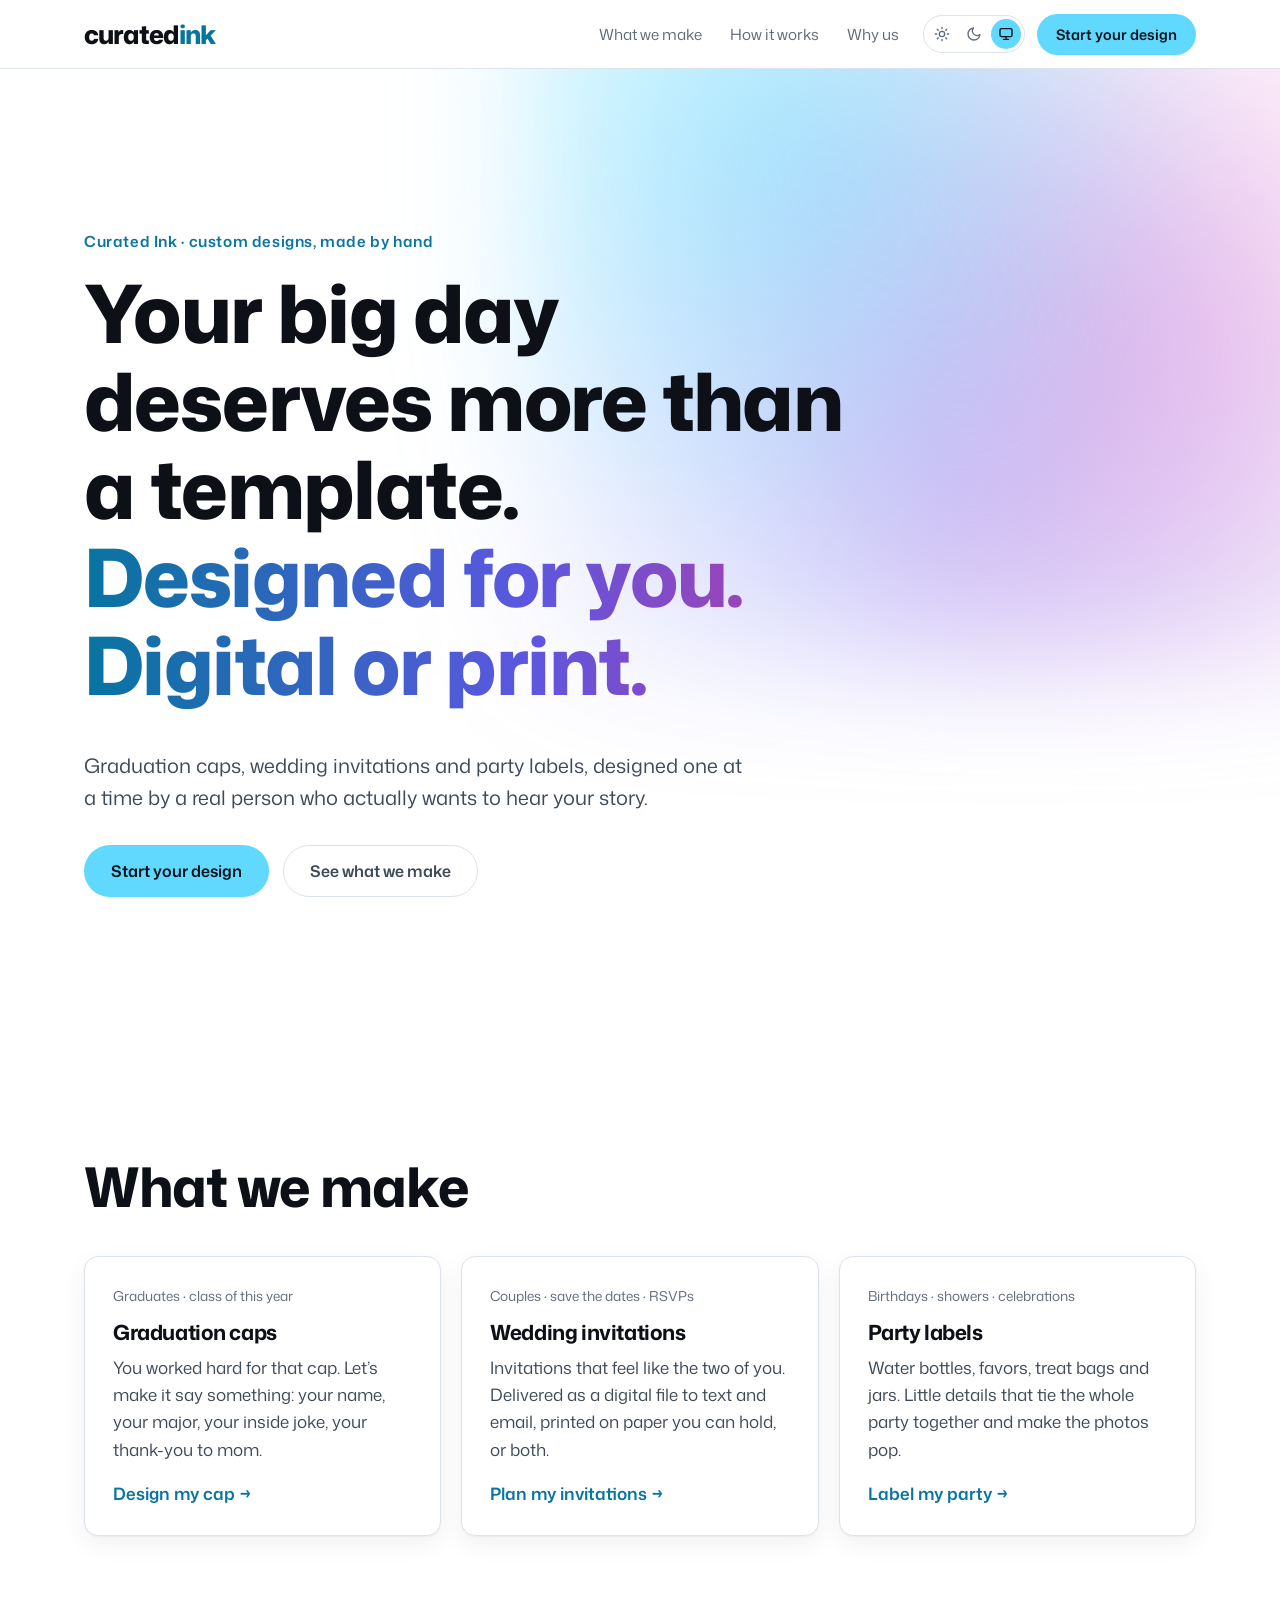
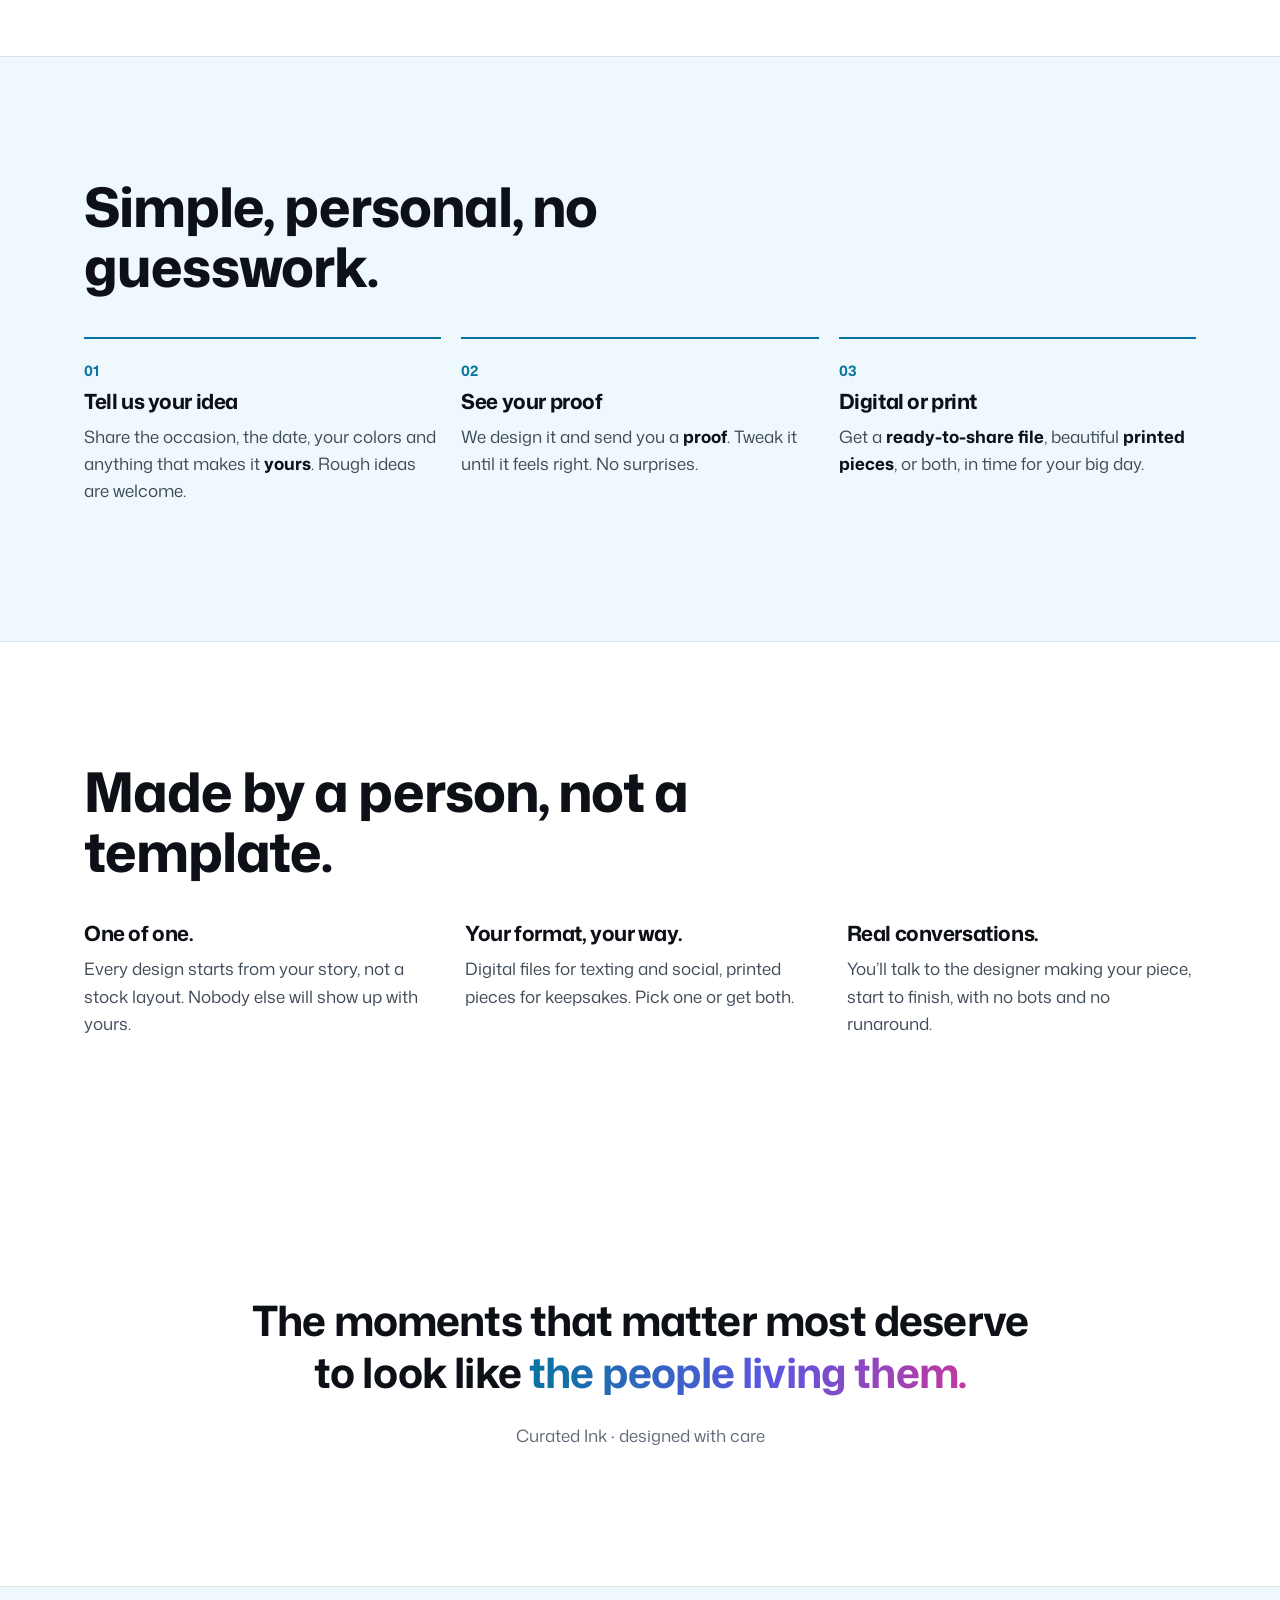
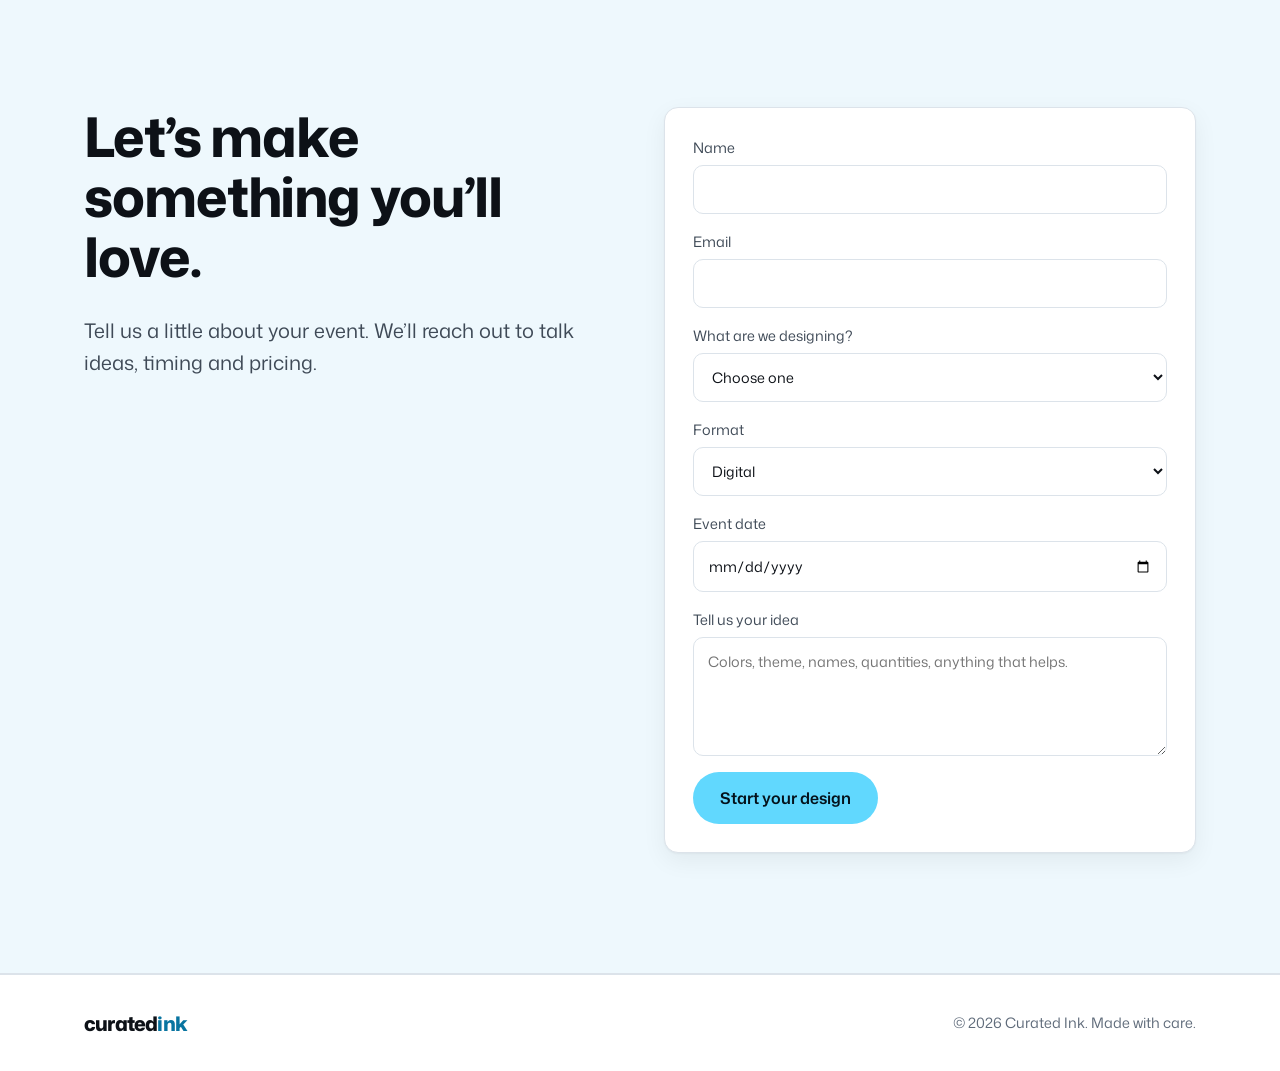
==== commit 7cbb0675: "Phase 0: add light, dark and system themes Adds a Light / Dark / System switch to the header. System" ====
--- a/index.html
+++ b/index.html
@@ -5,7 +5,10 @@
   <meta name="viewport" content="width=device-width, initial-scale=1, viewport-fit=cover">
   <title>Curated Ink · custom designs for life’s big days</title>
   <meta name="description" content="Curated Ink designs custom graduation caps, wedding invitations (digital or print) and party labels — made by a real person, just for you.">
-  <meta name="theme-color" content="#0D1117">
+  <meta name="color-scheme" content="light dark">
+  <meta name="theme-color" content="#FFFFFF" media="(prefers-color-scheme: light)">
+  <meta name="theme-color" content="#0D1117" media="(prefers-color-scheme: dark)">
+  <script src="/theme.js"></script>
   <link rel="icon" href="/favicon.svg" type="image/svg+xml">
   <link rel="preconnect" href="https://fonts.googleapis.com">
   <link rel="preconnect" href="https://fonts.gstatic.com" crossorigin>
@@ -25,7 +28,20 @@
           <li><a href="#promise">Why us</a></li>
         </ul>
       </nav>
-      <a class="btn btn-primary btn-sm" href="#contact">Start your design</a>
+      <div class="nav-actions">
+        <div class="theme-switch" role="group" aria-label="Color theme">
+          <button type="button" data-theme-choice="light" aria-pressed="false" aria-label="Light theme" title="Light">
+            <svg viewBox="0 0 24 24" fill="none" stroke="currentColor" stroke-width="2" stroke-linecap="round" aria-hidden="true"><circle cx="12" cy="12" r="4"/><path d="M12 2v2M12 20v2M4.9 4.9l1.4 1.4M17.7 17.7l1.4 1.4M2 12h2M20 12h2M4.9 19.1l1.4-1.4M17.7 6.3l1.4-1.4"/></svg>
+          </button>
+          <button type="button" data-theme-choice="dark" aria-pressed="false" aria-label="Dark theme" title="Dark">
+            <svg viewBox="0 0 24 24" fill="none" stroke="currentColor" stroke-width="2" stroke-linecap="round" stroke-linejoin="round" aria-hidden="true"><path d="M21 12.8A9 9 0 1 1 11.2 3a7 7 0 0 0 9.8 9.8z"/></svg>
+          </button>
+          <button type="button" data-theme-choice="system" aria-pressed="true" aria-label="Match system theme" title="System">
+            <svg viewBox="0 0 24 24" fill="none" stroke="currentColor" stroke-width="2" stroke-linecap="round" stroke-linejoin="round" aria-hidden="true"><rect x="3" y="4" width="18" height="12" rx="2"/><path d="M8 20h8M12 16v4"/></svg>
+          </button>
+        </div>
+        <a class="btn btn-primary btn-sm" href="#contact">Start your design</a>
+      </div>
     </div>
   </header>
 
--- a/styles.css
+++ b/styles.css
@@ -1,4 +1,5 @@
 :root {
+  /* Dark theme (default) */
   --bg: #0D1117;
   --bg-alt: #04121B;
   --surface: #161B22;
@@ -6,12 +7,70 @@
   --text: #E6EDF3;
   --muted: #9FA8B3;
   --soft: #C3CBD4;
+  --accent: #61D8FE;
+  --grad-1: #61D8FE;
+  --grad-2: #6E6BF5;
+  --grad-3: #E25CC8;
+  --nav-bg: rgba(13, 17, 23, .8);
+  --glow-1: rgba(97, 216, 254, .35);
+  --glow-2: rgba(226, 92, 200, .28);
+  --glow-3: rgba(110, 107, 245, .3);
+  --ring: rgba(97, 216, 254, .2);
+  --card-hover: rgba(97, 216, 254, .5);
+  --shadow: none;
+  color-scheme: dark;
+
+  /* Shared */
   --cyan: #61D8FE;
-  --magenta: #E25CC8;
-  --indigo: #6E6BF5;
   --ink: #04121B;
   --radius: 14px;
   --font: "Mona Sans", ui-sans-serif, system-ui, -apple-system, "Segoe UI", sans-serif;
+}
+
+/* Light theme: chosen explicitly, or via "System" when the device is in light mode */
+:root[data-theme="light"] {
+  --bg: #FFFFFF;
+  --bg-alt: #EEF8FD;
+  --surface: #FFFFFF;
+  --border: #DCE3EA;
+  --text: #0D1117;
+  --muted: #5F6B7A;
+  --soft: #3F4A57;
+  --accent: #0874A0;
+  --grad-1: #0874A0;
+  --grad-2: #5B57E0;
+  --grad-3: #C2389F;
+  --nav-bg: rgba(255, 255, 255, .85);
+  --glow-1: rgba(97, 216, 254, .55);
+  --glow-2: rgba(226, 92, 200, .35);
+  --glow-3: rgba(110, 107, 245, .35);
+  --ring: rgba(8, 116, 160, .18);
+  --card-hover: rgba(8, 116, 160, .45);
+  --shadow: 0 1px 2px rgba(13, 17, 23, .04), 0 8px 24px rgba(13, 17, 23, .06);
+  color-scheme: light;
+}
+@media (prefers-color-scheme: light) {
+  :root:not([data-theme="dark"]) {
+    --bg: #FFFFFF;
+    --bg-alt: #EEF8FD;
+    --surface: #FFFFFF;
+    --border: #DCE3EA;
+    --text: #0D1117;
+    --muted: #5F6B7A;
+    --soft: #3F4A57;
+    --accent: #0874A0;
+    --grad-1: #0874A0;
+    --grad-2: #5B57E0;
+    --grad-3: #C2389F;
+    --nav-bg: rgba(255, 255, 255, .85);
+    --glow-1: rgba(97, 216, 254, .55);
+    --glow-2: rgba(226, 92, 200, .35);
+    --glow-3: rgba(110, 107, 245, .35);
+    --ring: rgba(8, 116, 160, .18);
+    --card-hover: rgba(8, 116, 160, .45);
+    --shadow: 0 1px 2px rgba(13, 17, 23, .04), 0 8px 24px rgba(13, 17, 23, .06);
+    color-scheme: light;
+  }
 }
 
 *, *::before, *::after { box-sizing: border-box; }
@@ -39,7 +98,7 @@
 .skip:focus { left: 16px; top: 16px; z-index: 100; background: var(--cyan); color: var(--ink); padding: 8px 14px; border-radius: 8px; }
 
 .grad {
-  background: linear-gradient(90deg, var(--cyan), var(--indigo) 55%, var(--magenta));
+  background: linear-gradient(90deg, var(--grad-1), var(--grad-2) 55%, var(--grad-3));
   -webkit-background-clip: text;
   background-clip: text;
   color: transparent;
@@ -54,26 +113,27 @@
   transition: transform .15s ease, box-shadow .2s ease, background .2s ease;
 }
 .btn-primary { background: var(--cyan); color: var(--ink); }
-.btn-primary:hover { transform: translateY(-1px); box-shadow: 0 0 0 6px rgba(97, 216, 254, .15); }
+.btn-primary:hover { transform: translateY(-1px); box-shadow: 0 0 0 6px var(--ring); }
 .btn-ghost { border-color: var(--border); color: var(--soft); }
-.btn-ghost:hover { border-color: var(--cyan); color: var(--text); }
+.btn-ghost:hover { border-color: var(--accent); color: var(--text); }
 .btn-sm { padding: 9px 18px; font-size: .9rem; }
 
 /* Nav */
 .nav {
   position: sticky; top: 0; z-index: 50;
-  background: rgba(13, 17, 23, .8);
+  background: var(--nav-bg);
   backdrop-filter: blur(12px);
   border-bottom: 1px solid var(--border);
 }
 .nav-inner { display: flex; align-items: center; gap: 24px; height: 68px; }
 .nav nav { margin-left: auto; }
+.nav-actions { display: flex; align-items: center; gap: 12px; }
 .nav-links { display: flex; gap: 28px; list-style: none; margin: 0; padding: 0; }
 .nav-links a { color: var(--muted); text-decoration: none; font-size: .95rem; }
 .nav-links a:hover { color: var(--text); }
 
 .wordmark { font-size: 1.6rem; font-weight: 800; letter-spacing: -0.04em; text-decoration: none; color: var(--text); }
-.wordmark span { color: var(--cyan); }
+.wordmark span { color: var(--accent); }
 .wordmark.small { font-size: 1.25rem; }
 
 /* Hero */
@@ -81,9 +141,9 @@
 .glow {
   position: absolute; inset: -30% -10% auto auto; width: 70vw; height: 70vw; max-width: 900px; max-height: 900px;
   background:
-    radial-gradient(circle at 30% 40%, rgba(97, 216, 254, .35), transparent 55%),
-    radial-gradient(circle at 70% 60%, rgba(226, 92, 200, .28), transparent 55%),
-    radial-gradient(circle at 50% 80%, rgba(110, 107, 245, .3), transparent 60%);
+    radial-gradient(circle at 30% 40%, var(--glow-1), transparent 55%),
+    radial-gradient(circle at 70% 60%, var(--glow-2), transparent 55%),
+    radial-gradient(circle at 50% 80%, var(--glow-3), transparent 60%);
   filter: blur(60px);
   animation: drift 18s ease-in-out infinite alternate;
   pointer-events: none;
@@ -91,7 +151,7 @@
 @keyframes drift { to { transform: translate(-8%, 6%) scale(1.08); } }
 @media (prefers-reduced-motion: reduce) { .glow { animation: none; } html { scroll-behavior: auto; } }
 .hero-inner { position: relative; }
-.eyebrow { color: var(--cyan); font-weight: 600; letter-spacing: .04em; font-size: .95rem; }
+.eyebrow { color: var(--accent); font-weight: 600; letter-spacing: .04em; font-size: .95rem; }
 .hero h1 { font-size: clamp(2.4rem, 6.5vw, 5rem); font-weight: 800; max-width: 16ch; }
 .hero h1 .grad { display: block; }
 .lede { color: var(--soft); font-size: clamp(1.05rem, 1.6vw, 1.25rem); max-width: 56ch; }
@@ -104,19 +164,19 @@
 .cards { display: grid; grid-template-columns: repeat(auto-fit, minmax(280px, 1fr)); gap: 20px; margin-top: 40px; }
 .card {
   background: var(--surface); border: 1px solid var(--border); border-radius: var(--radius);
-  padding: 28px; display: flex; flex-direction: column;
+  padding: 28px; display: flex; flex-direction: column; box-shadow: var(--shadow);
   transition: border-color .2s ease, transform .2s ease;
 }
-.card:hover { border-color: rgba(97, 216, 254, .5); transform: translateY(-2px); }
+.card:hover { border-color: var(--card-hover); transform: translateY(-2px); }
 .card p { color: var(--soft); }
 .card .tag { color: var(--muted); font-size: .85rem; }
-.card .link { margin-top: auto; color: var(--cyan); text-decoration: none; font-weight: 600; }
+.card .link { margin-top: auto; color: var(--accent); text-decoration: none; font-weight: 600; }
 
 .steps { list-style: none; padding: 0; margin: 40px 0 0; display: grid; grid-template-columns: repeat(auto-fit, minmax(260px, 1fr)); gap: 20px; }
-.step { border-top: 2px solid var(--cyan); padding-top: 20px; }
+.step { border-top: 2px solid var(--accent); padding-top: 20px; }
 .step p { color: var(--soft); }
 .step strong { color: var(--text); }
-.num { display: block; font-size: .9rem; font-weight: 700; color: var(--cyan); margin-bottom: 8px; }
+.num { display: block; font-size: .9rem; font-weight: 700; color: var(--accent); margin-bottom: 8px; }
 
 .trust { display: grid; grid-template-columns: repeat(auto-fit, minmax(260px, 1fr)); gap: 32px; margin-top: 40px; }
 .trust p { color: var(--soft); }
@@ -126,16 +186,25 @@
 
 /* Contact */
 .contact { display: grid; grid-template-columns: 1fr 1fr; gap: 48px; align-items: start; }
-.form { display: grid; gap: 16px; background: var(--surface); border: 1px solid var(--border); border-radius: var(--radius); padding: 28px; }
-.form select { color-scheme: dark; }
-.form input[type="date"] { color-scheme: dark; }
+.form { display: grid; gap: 16px; background: var(--surface); border: 1px solid var(--border); border-radius: var(--radius); padding: 28px; box-shadow: var(--shadow); }
 .form label { display: grid; gap: 6px; font-size: .9rem; color: var(--soft); }
 .form input, .form textarea, .form select {
   font: inherit; color: var(--text); background: var(--bg);
   border: 1px solid var(--border); border-radius: 10px; padding: 12px 14px;
 }
-.form input:focus, .form textarea:focus, .form select:focus { outline: none; border-color: var(--cyan); box-shadow: 0 0 0 3px rgba(97, 216, 254, .2); }
+.form input:focus, .form textarea:focus, .form select:focus { outline: none; border-color: var(--accent); box-shadow: 0 0 0 3px var(--ring); }
 .form .btn { justify-self: start; }
+
+/* Theme switch */
+.theme-switch { display: inline-flex; padding: 3px; gap: 2px; border: 1px solid var(--border); border-radius: 999px; background: var(--surface); }
+.theme-switch button {
+  display: grid; place-items: center; width: 30px; height: 30px; padding: 0;
+  border: 0; border-radius: 999px; background: transparent; color: var(--muted); cursor: pointer;
+}
+.theme-switch button:hover { color: var(--text); }
+.theme-switch button[aria-pressed="true"] { background: var(--cyan); color: var(--ink); }
+.theme-switch button:focus-visible { outline: 2px solid var(--accent); outline-offset: 2px; }
+.theme-switch svg { width: 16px; height: 16px; }
 
 /* Footer */
 .footer { padding: 32px 0; border-top: 1px solid var(--border); }
@@ -148,5 +217,10 @@
 }
 @media (max-width: 480px) {
   .container { padding: 0 16px; }
+  .nav-inner { gap: 12px; }
+  .nav-actions { margin-left: auto; gap: 8px; }
   .nav .btn-sm { padding: 8px 14px; font-size: .85rem; }
 }
+@media (max-width: 400px) {
+  .nav .btn-sm { display: none; }
+}
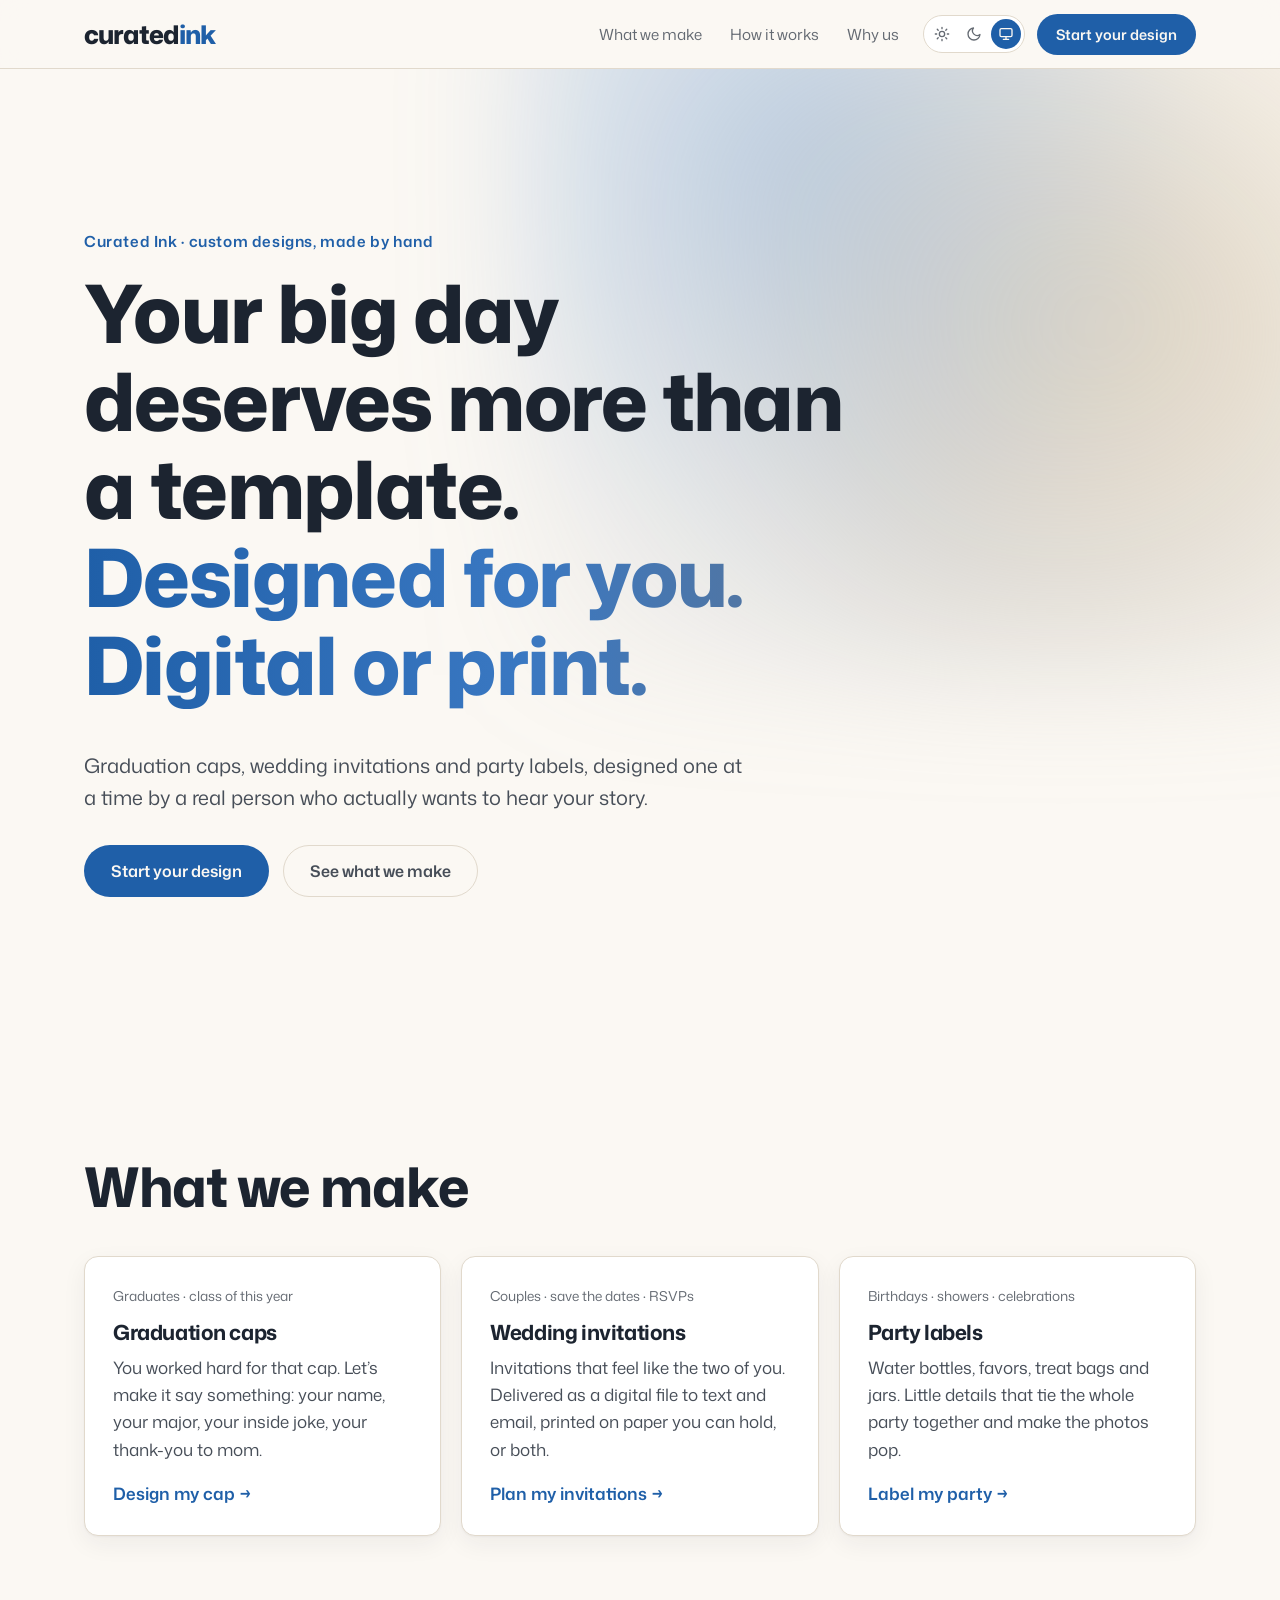
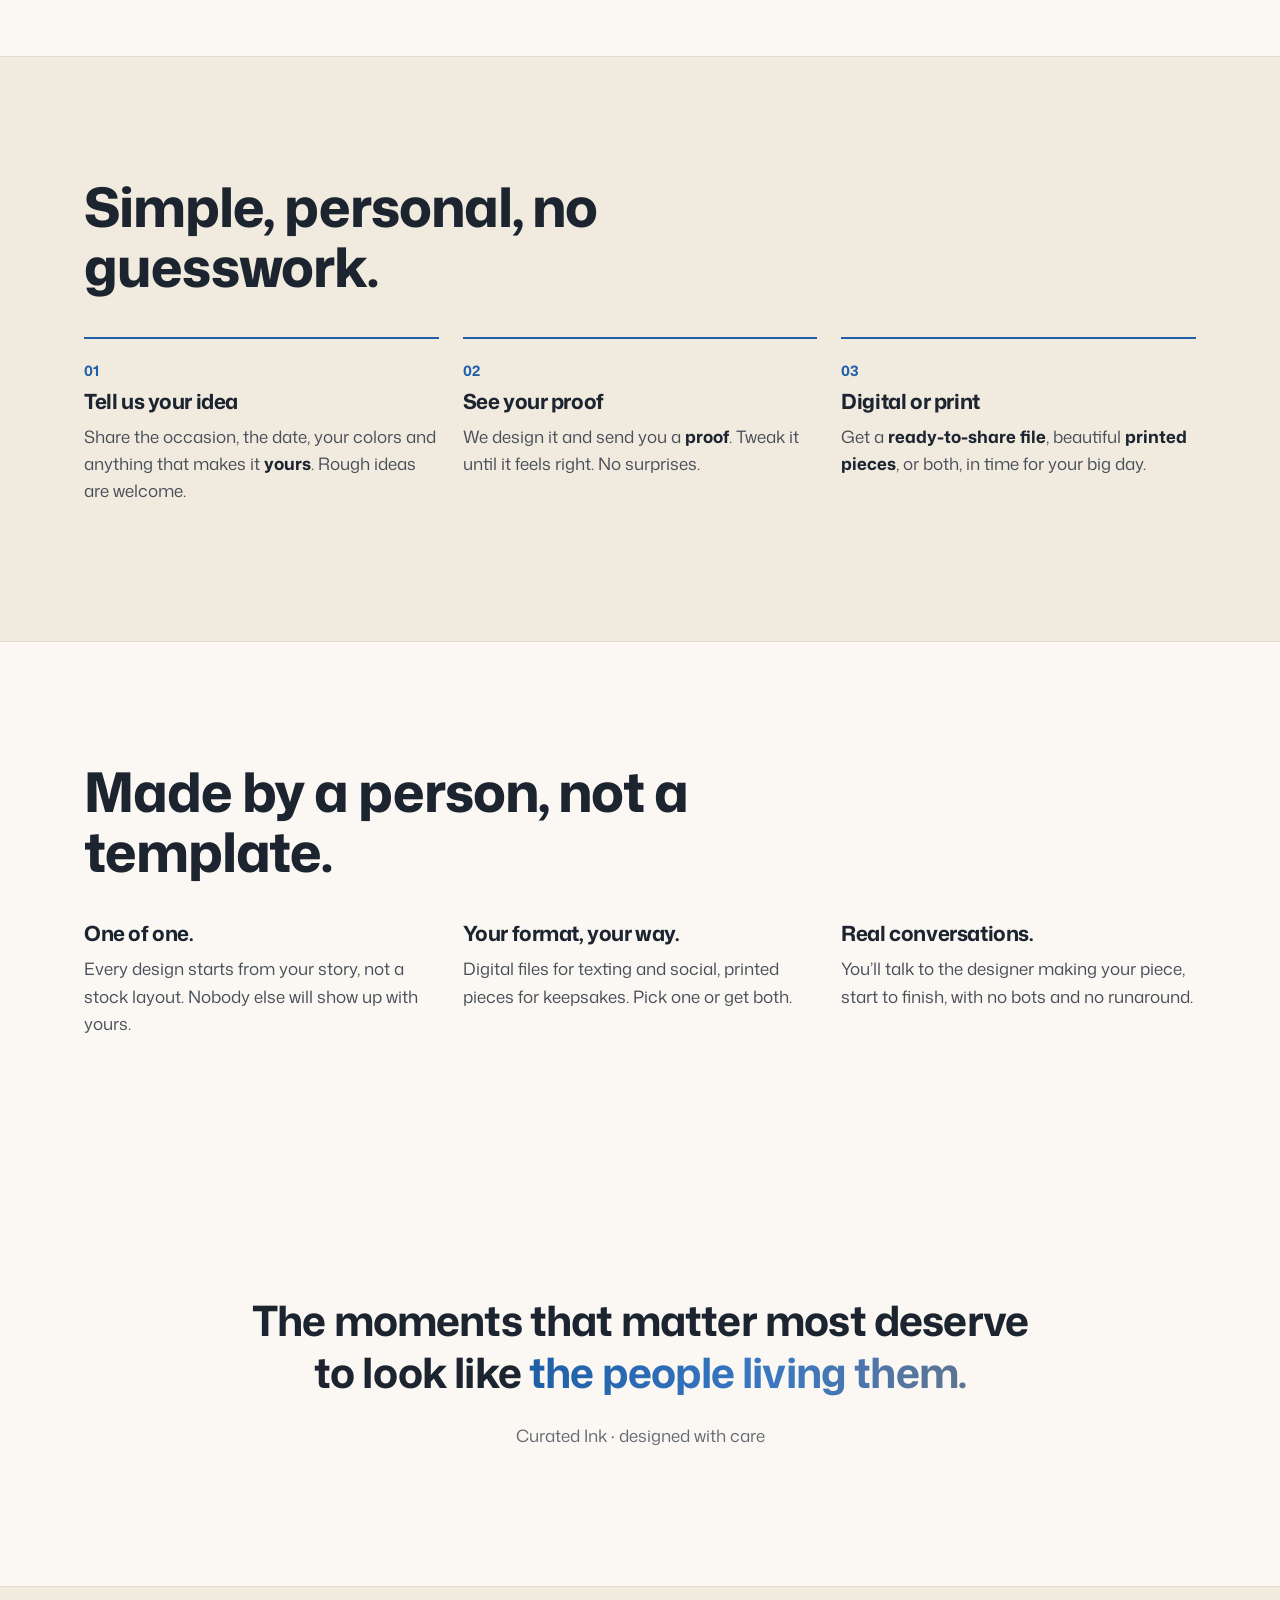
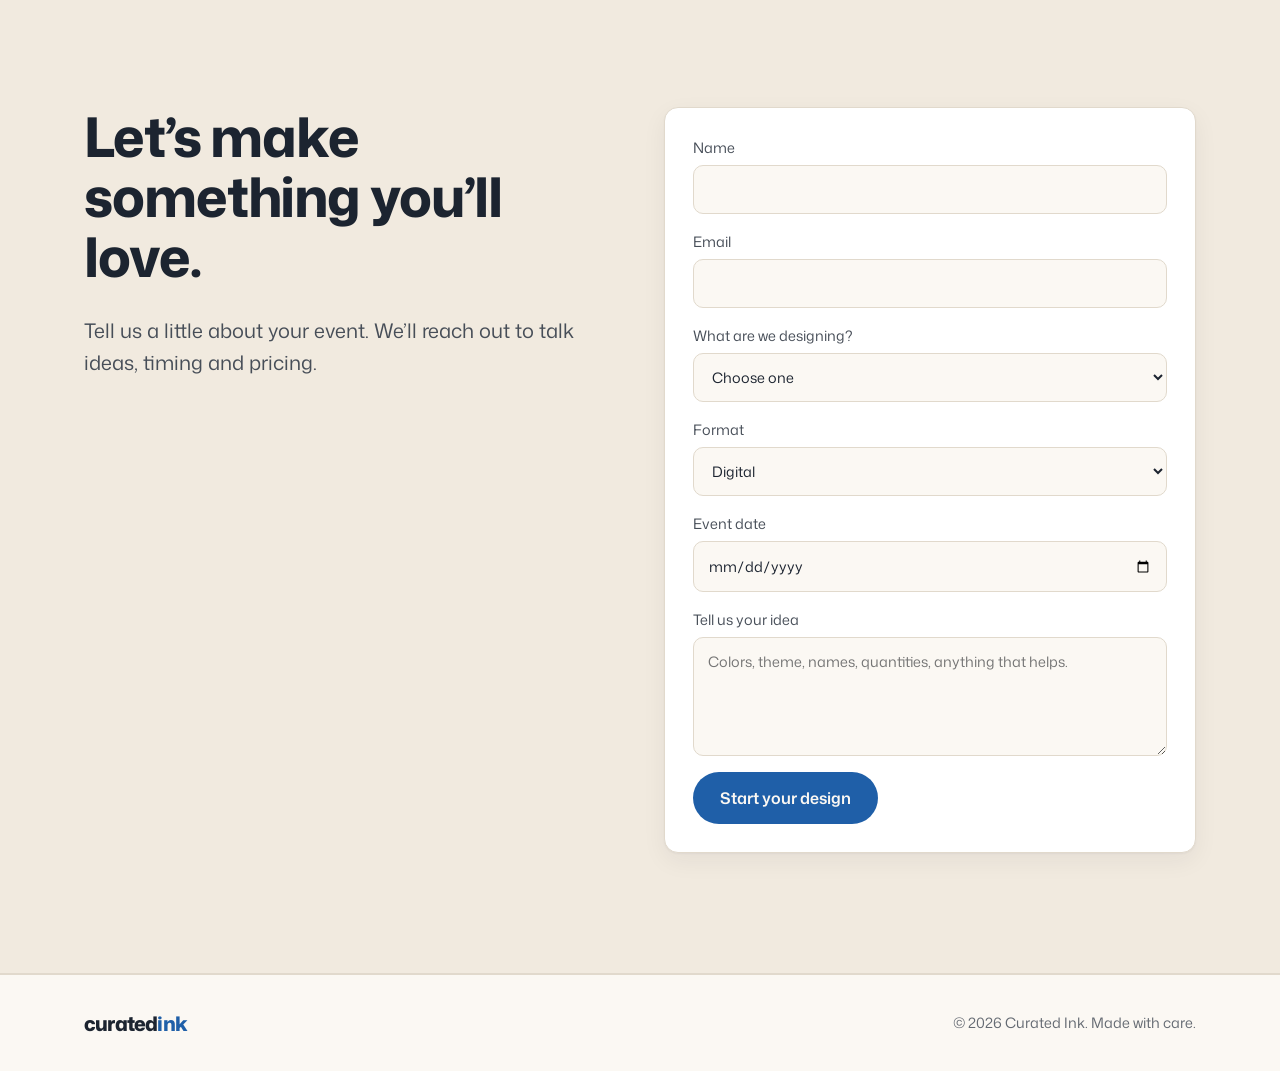
==== commit 30e88345: "Responsive layout, blue/beige/grey palette and roadmap checklist - New palette: blue, beige and grey" ====
--- a/index.html
+++ b/index.html
@@ -6,8 +6,8 @@
   <title>Curated Ink · custom designs for life’s big days</title>
   <meta name="description" content="Curated Ink designs custom graduation caps, wedding invitations (digital or print) and party labels — made by a real person, just for you.">
   <meta name="color-scheme" content="light dark">
-  <meta name="theme-color" content="#FFFFFF" media="(prefers-color-scheme: light)">
-  <meta name="theme-color" content="#0D1117" media="(prefers-color-scheme: dark)">
+  <meta name="theme-color" content="#FBF8F3" media="(prefers-color-scheme: light)">
+  <meta name="theme-color" content="#12161C" media="(prefers-color-scheme: dark)">
   <script src="/theme.js"></script>
   <link rel="icon" href="/favicon.svg" type="image/svg+xml">
   <link rel="preconnect" href="https://fonts.googleapis.com">
@@ -21,11 +21,12 @@
   <header class="nav">
     <div class="container nav-inner">
       <a class="wordmark" href="/" aria-label="Curated Ink home">curated<span>ink</span></a>
-      <nav aria-label="Primary">
+      <nav id="site-menu" aria-label="Primary">
         <ul class="nav-links">
           <li><a href="#designs">What we make</a></li>
           <li><a href="#process">How it works</a></li>
           <li><a href="#promise">Why us</a></li>
+          <li class="menu-cta"><a class="btn btn-primary" href="#contact">Start your design</a></li>
         </ul>
       </nav>
       <div class="nav-actions">
@@ -40,7 +41,10 @@
             <svg viewBox="0 0 24 24" fill="none" stroke="currentColor" stroke-width="2" stroke-linecap="round" stroke-linejoin="round" aria-hidden="true"><rect x="3" y="4" width="18" height="12" rx="2"/><path d="M8 20h8M12 16v4"/></svg>
           </button>
         </div>
-        <a class="btn btn-primary btn-sm" href="#contact">Start your design</a>
+        <a class="btn btn-primary btn-sm nav-cta" href="#contact">Start your design</a>
+        <button class="menu-toggle" type="button" aria-expanded="false" aria-controls="site-menu" aria-label="Open menu">
+          <svg viewBox="0 0 24 24" fill="none" stroke="currentColor" stroke-width="2" stroke-linecap="round" aria-hidden="true"><path class="i-open" d="M4 7h16M4 12h16M4 17h16"/><path class="i-close" d="M6 6l12 12M18 6L6 18"/></svg>
+        </button>
       </div>
     </div>
   </header>
@@ -194,6 +198,6 @@
     </div>
   </footer>
 
-  <script>document.getElementById('year').textContent = new Date().getFullYear();</script>
+  <script src="/site.js"></script>
 </body>
 </html>
--- a/styles.css
+++ b/styles.css
@@ -1,80 +1,88 @@
 :root {
-  /* Dark theme (default) */
-  --bg: #0D1117;
-  --bg-alt: #04121B;
-  --surface: #161B22;
-  --border: #263040;
-  --text: #E6EDF3;
-  --muted: #9FA8B3;
-  --soft: #C3CBD4;
-  --accent: #61D8FE;
-  --grad-1: #61D8FE;
-  --grad-2: #6E6BF5;
-  --grad-3: #E25CC8;
-  --nav-bg: rgba(13, 17, 23, .8);
-  --glow-1: rgba(97, 216, 254, .35);
-  --glow-2: rgba(226, 92, 200, .28);
-  --glow-3: rgba(110, 107, 245, .3);
-  --ring: rgba(97, 216, 254, .2);
-  --card-hover: rgba(97, 216, 254, .5);
+  /* Palette: blue, beige and grey.
+     Dark theme is the base; light overrides below. "System" (no data-theme)
+     follows the device setting. */
+  --bg: #12161C;
+  --bg-alt: #181D24;
+  --surface: #1E242C;
+  --border: #2F3742;
+  --text: #EDE6DA;
+  --muted: #9CA3AC;
+  --soft: #C9C2B6;
+  --accent: #7FB2F0;
+  --btn-bg: #7FB2F0;
+  --btn-text: #0E1A2B;
+  --grad-1: #7FB2F0;
+  --grad-2: #A8C6EC;
+  --grad-3: #E3D3B6;
+  --nav-bg: rgba(18, 22, 28, .85);
+  --glow-1: rgba(127, 178, 240, .28);
+  --glow-2: rgba(227, 211, 182, .16);
+  --glow-3: rgba(156, 163, 172, .14);
+  --ring: rgba(127, 178, 240, .22);
+  --card-hover: rgba(127, 178, 240, .5);
   --shadow: none;
   color-scheme: dark;
 
   /* Shared */
-  --cyan: #61D8FE;
-  --ink: #04121B;
   --radius: 14px;
   --font: "Mona Sans", ui-sans-serif, system-ui, -apple-system, "Segoe UI", sans-serif;
 }
 
 /* Light theme: chosen explicitly, or via "System" when the device is in light mode */
 :root[data-theme="light"] {
-  --bg: #FFFFFF;
-  --bg-alt: #EEF8FD;
+  --bg: #FBF8F3;
+  --bg-alt: #F1EADF;
   --surface: #FFFFFF;
-  --border: #DCE3EA;
-  --text: #0D1117;
-  --muted: #5F6B7A;
-  --soft: #3F4A57;
-  --accent: #0874A0;
-  --grad-1: #0874A0;
-  --grad-2: #5B57E0;
-  --grad-3: #C2389F;
-  --nav-bg: rgba(255, 255, 255, .85);
-  --glow-1: rgba(97, 216, 254, .55);
-  --glow-2: rgba(226, 92, 200, .35);
-  --glow-3: rgba(110, 107, 245, .35);
-  --ring: rgba(8, 116, 160, .18);
-  --card-hover: rgba(8, 116, 160, .45);
-  --shadow: 0 1px 2px rgba(13, 17, 23, .04), 0 8px 24px rgba(13, 17, 23, .06);
+  --border: #E1D9CC;
+  --text: #1C2430;
+  --muted: #646A72;
+  --soft: #474E58;
+  --accent: #1F5FA8;
+  --btn-bg: #1F5FA8;
+  --btn-text: #FBF8F3;
+  --grad-1: #1F5FA8;
+  --grad-2: #3A78C2;
+  --grad-3: #5E7491;
+  --nav-bg: rgba(251, 248, 243, .88);
+  --glow-1: rgba(58, 120, 194, .30);
+  --glow-2: rgba(214, 196, 166, .55);
+  --glow-3: rgba(140, 150, 165, .25);
+  --ring: rgba(31, 95, 168, .18);
+  --card-hover: rgba(31, 95, 168, .45);
+  --shadow: 0 1px 2px rgba(28, 36, 48, .04), 0 8px 24px rgba(28, 36, 48, .06);
   color-scheme: light;
 }
 @media (prefers-color-scheme: light) {
   :root:not([data-theme="dark"]) {
-    --bg: #FFFFFF;
-    --bg-alt: #EEF8FD;
+    --bg: #FBF8F3;
+    --bg-alt: #F1EADF;
     --surface: #FFFFFF;
-    --border: #DCE3EA;
-    --text: #0D1117;
-    --muted: #5F6B7A;
-    --soft: #3F4A57;
-    --accent: #0874A0;
-    --grad-1: #0874A0;
-    --grad-2: #5B57E0;
-    --grad-3: #C2389F;
-    --nav-bg: rgba(255, 255, 255, .85);
-    --glow-1: rgba(97, 216, 254, .55);
-    --glow-2: rgba(226, 92, 200, .35);
-    --glow-3: rgba(110, 107, 245, .35);
-    --ring: rgba(8, 116, 160, .18);
-    --card-hover: rgba(8, 116, 160, .45);
-    --shadow: 0 1px 2px rgba(13, 17, 23, .04), 0 8px 24px rgba(13, 17, 23, .06);
+    --border: #E1D9CC;
+    --text: #1C2430;
+    --muted: #646A72;
+    --soft: #474E58;
+    --accent: #1F5FA8;
+    --btn-bg: #1F5FA8;
+    --btn-text: #FBF8F3;
+    --grad-1: #1F5FA8;
+    --grad-2: #3A78C2;
+    --grad-3: #5E7491;
+    --nav-bg: rgba(251, 248, 243, .88);
+    --glow-1: rgba(58, 120, 194, .30);
+    --glow-2: rgba(214, 196, 166, .55);
+    --glow-3: rgba(140, 150, 165, .25);
+    --ring: rgba(31, 95, 168, .18);
+    --card-hover: rgba(31, 95, 168, .45);
+    --shadow: 0 1px 2px rgba(28, 36, 48, .04), 0 8px 24px rgba(28, 36, 48, .06);
     color-scheme: light;
   }
 }
 
 *, *::before, *::after { box-sizing: border-box; }
 html { scroll-behavior: smooth; }
+/* Keep section headings clear of the sticky header when jumping via the menu */
+section[id] { scroll-margin-top: 68px; }
 body {
   margin: 0;
   background: var(--bg);
@@ -90,12 +98,15 @@
 h3 { font-size: 1.3rem; font-weight: 700; }
 p { margin: 0 0 1em; }
 
-.container { width: 100%; max-width: 1160px; margin: 0 auto; padding: 0 24px; }
+.container {
+  width: 100%; max-width: 1160px; margin: 0 auto;
+  padding: 0 max(24px, env(safe-area-inset-right)) 0 max(24px, env(safe-area-inset-left));
+}
 .muted { color: var(--muted); }
 .hidden { display: none; }
 
 .skip { position: absolute; left: -9999px; }
-.skip:focus { left: 16px; top: 16px; z-index: 100; background: var(--cyan); color: var(--ink); padding: 8px 14px; border-radius: 8px; }
+.skip:focus { left: 16px; top: 16px; z-index: 100; background: var(--btn-bg); color: var(--btn-text); padding: 8px 14px; border-radius: 8px; }
 
 .grad {
   background: linear-gradient(90deg, var(--grad-1), var(--grad-2) 55%, var(--grad-3));
@@ -112,7 +123,7 @@
   border: 1px solid transparent; cursor: pointer;
   transition: transform .15s ease, box-shadow .2s ease, background .2s ease;
 }
-.btn-primary { background: var(--cyan); color: var(--ink); }
+.btn-primary { background: var(--btn-bg); color: var(--btn-text); }
 .btn-primary:hover { transform: translateY(-1px); box-shadow: 0 0 0 6px var(--ring); }
 .btn-ghost { border-color: var(--border); color: var(--soft); }
 .btn-ghost:hover { border-color: var(--accent); color: var(--text); }
@@ -129,8 +140,21 @@
 .nav nav { margin-left: auto; }
 .nav-actions { display: flex; align-items: center; gap: 12px; }
 .nav-links { display: flex; gap: 28px; list-style: none; margin: 0; padding: 0; }
-.nav-links a { color: var(--muted); text-decoration: none; font-size: .95rem; }
-.nav-links a:hover { color: var(--text); }
+.nav-links a:not(.btn) { display: block; padding: 10px 0; color: var(--muted); text-decoration: none; font-size: .95rem; }
+.nav-links .menu-cta { display: none; }
+.nav-links a:not(.btn):hover { color: var(--text); }
+
+/* Mobile menu button (shown at tablet/phone widths) */
+.menu-toggle {
+  display: none; place-items: center; width: 40px; height: 40px; padding: 0;
+  border: 1px solid var(--border); border-radius: 999px;
+  background: var(--surface); color: var(--text); cursor: pointer;
+}
+.menu-toggle svg { width: 20px; height: 20px; }
+.menu-toggle .i-close { display: none; }
+.nav.open .menu-toggle .i-open { display: none; }
+.nav.open .menu-toggle .i-close { display: inline; }
+.menu-toggle:focus-visible { outline: 2px solid var(--accent); outline-offset: 2px; }
 
 .wordmark { font-size: 1.6rem; font-weight: 800; letter-spacing: -0.04em; text-decoration: none; color: var(--text); }
 .wordmark span { color: var(--accent); }
@@ -161,7 +185,7 @@
 .section { padding: clamp(72px, 10vw, 120px) 0; }
 .section-alt { background: var(--bg-alt); border-top: 1px solid var(--border); border-bottom: 1px solid var(--border); }
 
-.cards { display: grid; grid-template-columns: repeat(auto-fit, minmax(280px, 1fr)); gap: 20px; margin-top: 40px; }
+.cards { display: grid; grid-template-columns: 1fr; gap: 20px; margin-top: 40px; }
 .card {
   background: var(--surface); border: 1px solid var(--border); border-radius: var(--radius);
   padding: 28px; display: flex; flex-direction: column; box-shadow: var(--shadow);
@@ -172,13 +196,13 @@
 .card .tag { color: var(--muted); font-size: .85rem; }
 .card .link { margin-top: auto; color: var(--accent); text-decoration: none; font-weight: 600; }
 
-.steps { list-style: none; padding: 0; margin: 40px 0 0; display: grid; grid-template-columns: repeat(auto-fit, minmax(260px, 1fr)); gap: 20px; }
+.steps { list-style: none; padding: 0; margin: 40px 0 0; display: grid; grid-template-columns: 1fr; gap: 28px; }
 .step { border-top: 2px solid var(--accent); padding-top: 20px; }
 .step p { color: var(--soft); }
 .step strong { color: var(--text); }
 .num { display: block; font-size: .9rem; font-weight: 700; color: var(--accent); margin-bottom: 8px; }
 
-.trust { display: grid; grid-template-columns: repeat(auto-fit, minmax(260px, 1fr)); gap: 32px; margin-top: 40px; }
+.trust { display: grid; grid-template-columns: 1fr; gap: 28px; margin-top: 40px; }
 .trust p { color: var(--soft); }
 
 .manifesto { text-align: center; }
@@ -202,7 +226,7 @@
   border: 0; border-radius: 999px; background: transparent; color: var(--muted); cursor: pointer;
 }
 .theme-switch button:hover { color: var(--text); }
-.theme-switch button[aria-pressed="true"] { background: var(--cyan); color: var(--ink); }
+.theme-switch button[aria-pressed="true"] { background: var(--btn-bg); color: var(--btn-text); }
 .theme-switch button:focus-visible { outline: 2px solid var(--accent); outline-offset: 2px; }
 .theme-switch svg { width: 16px; height: 16px; }
 
@@ -210,17 +234,55 @@
 .footer { padding: 32px 0; border-top: 1px solid var(--border); }
 .footer-inner { display: flex; justify-content: space-between; align-items: center; gap: 16px; flex-wrap: wrap; font-size: .9rem; }
 
-/* Responsive */
+/* Responsive
+   Phones: one column. Tablets (640px+): two-up cards with the odd one
+   spanning the row; steps and promises go three-up from 720px.
+   Desktop (960px+): three-up everywhere. Menu collapses at 820px and below. */
+@media (min-width: 640px) {
+  .cards { grid-template-columns: repeat(2, 1fr); }
+  .cards > :last-child:nth-child(odd) { grid-column: 1 / -1; }
+}
+@media (min-width: 720px) {
+  .steps, .trust { grid-template-columns: repeat(3, 1fr); gap: 24px; }
+}
+@media (min-width: 960px) {
+  .cards { grid-template-columns: repeat(3, 1fr); }
+  .cards > :last-child:nth-child(odd) { grid-column: auto; }
+}
 @media (max-width: 820px) {
-  .nav-links { display: none; }
+  .nav-actions { margin-left: auto; }
+  .menu-toggle { display: grid; }
+  .nav nav {
+    display: none; position: absolute; top: 100%; left: 0; right: 0; margin: 0;
+    background: var(--bg); border-bottom: 1px solid var(--border);
+    box-shadow: 0 12px 24px rgba(0, 0, 0, .12);
+  }
+  .nav.open nav { display: block; }
+  .nav-links {
+    flex-direction: column; gap: 0; max-width: 1160px; margin: 0 auto;
+    padding: 8px max(24px, env(safe-area-inset-right)) 20px max(24px, env(safe-area-inset-left));
+  }
+  .nav-links a:not(.btn) { padding: 14px 0; font-size: 1.05rem; color: var(--text); border-bottom: 1px solid var(--border); }
+  .nav-links .menu-cta { display: block; margin-top: 16px; }
+  .nav-links .menu-cta .btn { width: 100%; }
   .contact { grid-template-columns: 1fr; }
 }
+@media (max-width: 600px) {
+  .nav .nav-cta { display: none; }
+}
 @media (max-width: 480px) {
-  .container { padding: 0 16px; }
+  .container { padding: 0 max(16px, env(safe-area-inset-right)) 0 max(16px, env(safe-area-inset-left)); }
+  .nav-links { padding-left: max(16px, env(safe-area-inset-left)); padding-right: max(16px, env(safe-area-inset-right)); }
   .nav-inner { gap: 12px; }
-  .nav-actions { margin-left: auto; gap: 8px; }
-  .nav .btn-sm { padding: 8px 14px; font-size: .85rem; }
-}
-@media (max-width: 400px) {
-  .nav .btn-sm { display: none; }
-}
+  .nav-actions { gap: 8px; }
+  .cta-row .btn { flex: 1 1 100%; }
+  .form .btn { justify-self: stretch; }
+}
+@media (max-width: 360px) {
+  .wordmark { font-size: 1.35rem; }
+  .nav-inner { gap: 8px; }
+  .nav-actions { gap: 6px; }
+}
+@media (pointer: coarse) {
+  .theme-switch button { width: 36px; height: 36px; }
+}
